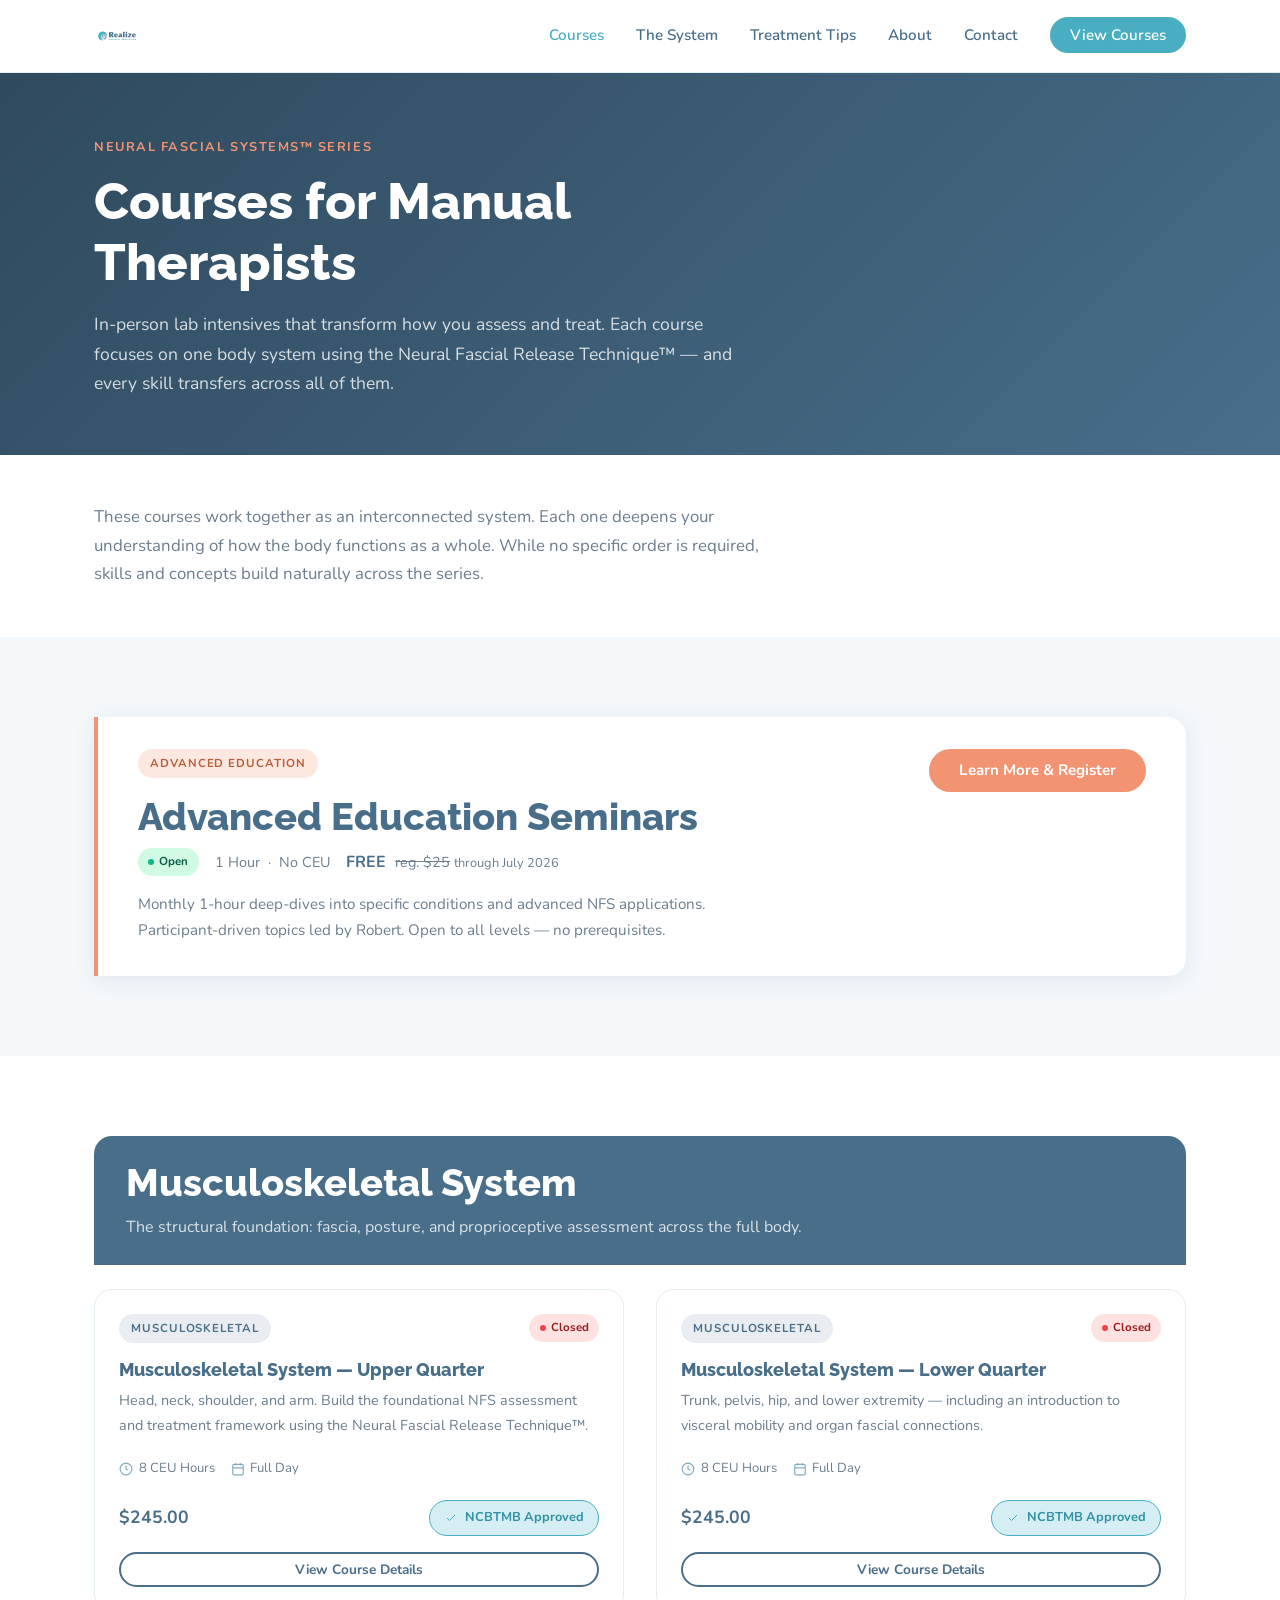
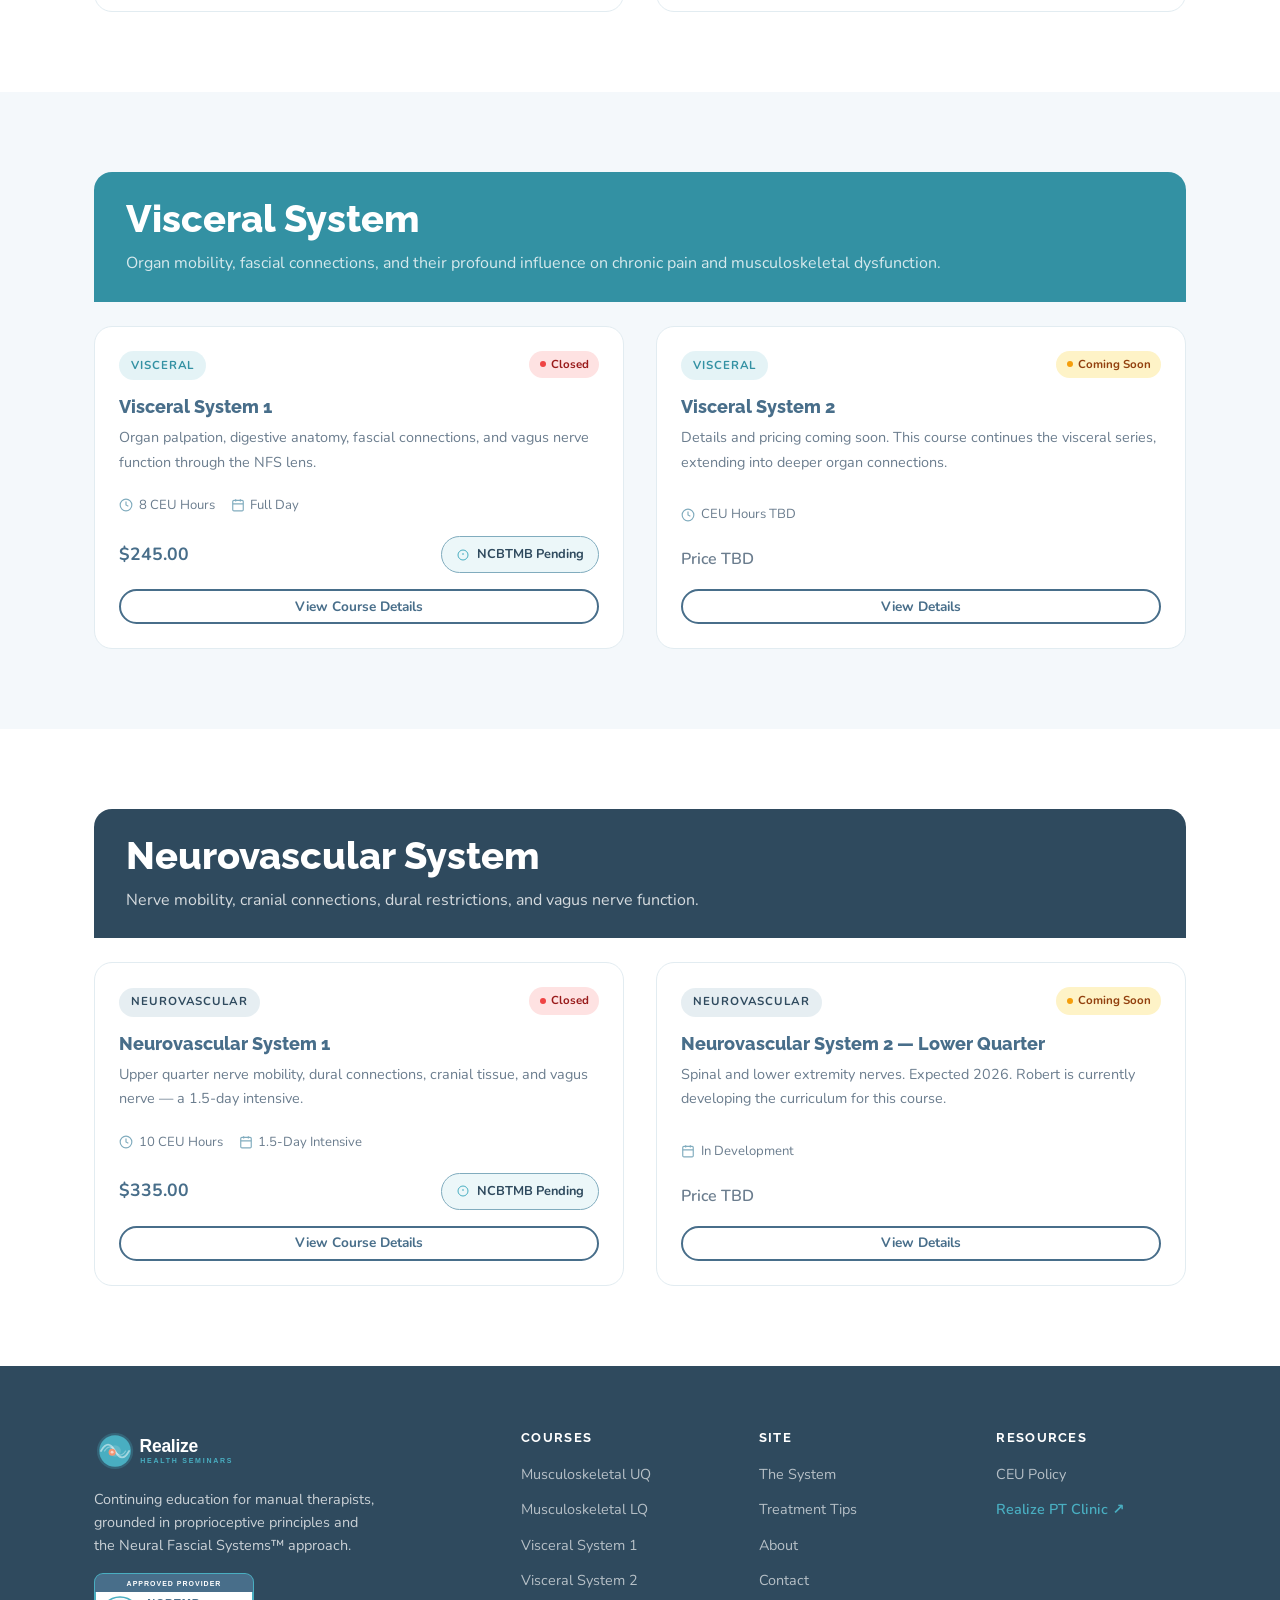
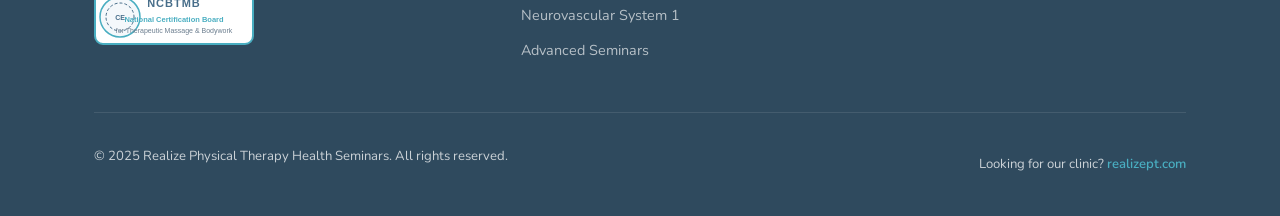
==== courses/index.html @ cb3aa052 "Fix fonts, trademarks, breadcrumbs, footer logo, and course order - Change heading font stack to Ral" ====
<!DOCTYPE html>
<html lang="en">
<head>
  <meta charset="UTF-8">
  <meta name="viewport" content="width=device-width, initial-scale=1.0">
  <title>All Courses | Realize Health Seminars</title>
  <meta name="description" content="Browse continuing education courses in the Neural Fascial Systems series for manual therapists. In-person lab intensives covering musculoskeletal, visceral, and neurovascular systems.">
  <link rel="canonical" href="https://realizehealthseminars.com/courses/">
  <meta property="og:title" content="All Courses | Realize Health Seminars">
  <meta property="og:description" content="Browse continuing education courses in the Neural Fascial Systems series for manual therapists. In-person lab intensives covering musculoskeletal, visceral, and neurovascular systems.">
  <meta property="og:type" content="website">
  <meta property="og:url" content="https://realizehealthseminars.com/courses/">
  <link rel="stylesheet" href="../assets/css/style.css">
</head>
<body>

<nav class="site-nav">
  <div class="container">
    <div class="nav-inner">
      <a href="../" class="nav-logo"><img src="../assets/images/logo.svg" alt="Realize Health Seminars" height="46"></a>
      <ul class="nav-links">
        <li><a href="./" class="active">Courses</a></li>
        <li><a href="../the-system.html">The System</a></li>
        <li><a href="../treatment-tips/">Treatment Tips</a></li>
        <li><a href="../about.html">About</a></li>
        <li><a href="../contact.html">Contact</a></li>
        <li><a href="./" class="nav-cta">View Courses</a></li>
      </ul>
      <button class="nav-toggle" aria-label="Toggle menu" aria-expanded="false">
        <svg width="24" height="24" viewBox="0 0 24 24" fill="none" stroke="currentColor" stroke-width="2"><line x1="3" y1="6" x2="21" y2="6"/><line x1="3" y1="12" x2="21" y2="12"/><line x1="3" y1="18" x2="21" y2="18"/></svg>
      </button>
    </div>
  </div>
</nav>

<!-- Page Hero -->
<section class="page-hero">
  <div class="container">
    <div class="hero-content">
      <div class="eyebrow">Neural Fascial Systems™ Series</div>
      <h1>Courses for Manual Therapists</h1>
      <p>In-person lab intensives that transform how you assess and treat. Each course focuses on one body system using the Neural Fascial Release Technique™ — and every skill transfers across all of them.</p>
    </div>
  </div>
</section>

<!-- Intro -->
<section class="section-sm">
  <div class="container fade-in">
    <p style="max-width:700px; font-size:1.05rem; color:var(--text-muted);">These courses work together as an interconnected system. Each one deepens your understanding of how the body functions as a whole. While no specific order is required, skills and concepts build naturally across the series.</p>
  </div>
</section>

<!-- Advanced Seminars -->
<section class="section section-alt">
  <div class="container fade-in">
    <div style="border-left:4px solid var(--coral); background:var(--white); border-radius:0 var(--radius-lg) var(--radius-lg) 0; padding:2rem 2.5rem; box-shadow:var(--shadow-md);">
      <div style="display:flex; flex-wrap:wrap; align-items:flex-start; justify-content:space-between; gap:1.5rem;">
        <div style="flex:1; min-width:280px;">
          <span class="course-badge badge-advanced" style="margin-bottom:1rem;">Advanced Education</span>
          <h2 style="margin-bottom:.5rem;">Advanced Education Seminars</h2>
          <div style="display:flex; flex-wrap:wrap; gap:1rem; margin-bottom:1rem; align-items:center;">
            <span class="status-pill status-open">Open</span>
            <span style="font-size:.9rem; color:var(--text-muted);">1 Hour &nbsp;·&nbsp; No CEU</span>
            <span class="course-price" style="font-size:1rem;">FREE <span class="was">reg. $25</span> <span style="font-size:.8rem; color:var(--text-muted); font-weight:400;">through July 2026</span></span>
          </div>
          <p style="color:var(--text-muted); font-size:.95rem; max-width:580px;">Monthly 1-hour deep-dives into specific conditions and advanced NFS applications. Participant-driven topics led by Robert. Open to all levels — no prerequisites.</p>
        </div>
        <div style="display:flex; align-items:center;">
          <a href="advanced-seminars.html" class="btn btn-coral">Learn More &amp; Register</a>
        </div>
      </div>
    </div>
  </div>
</section>

<!-- Musculoskeletal System -->
<section class="section" id="musculo">
  <div class="container">
    <div style="background:var(--navy); color:#fff; border-radius:var(--radius-lg) var(--radius-lg) 0 0; padding:1.5rem 2rem; margin-bottom:1.5rem;" class="fade-in">
      <h2 style="color:#fff; margin-bottom:.5rem;">Musculoskeletal System</h2>
      <p style="color:rgba(255,255,255,.8); margin:0;">The structural foundation: fascia, posture, and proprioceptive assessment across the full body.</p>
    </div>
    <div class="grid-2 fade-in">

      <!-- Upper Quarter Card -->
      <div class="course-card">
        <div class="course-card-header">
          <span class="course-badge badge-musculo">Musculoskeletal</span>
          <span class="status-pill status-closed">Closed</span>
        </div>
        <div class="course-card-body">
          <h3>Musculoskeletal System — Upper Quarter</h3>
          <p>Head, neck, shoulder, and arm. Build the foundational NFS assessment and treatment framework using the Neural Fascial Release Technique™.</p>
          <div class="course-meta">
            <span class="course-meta-item">
              <svg width="14" height="14" viewBox="0 0 24 24" fill="none" stroke="currentColor" stroke-width="2"><circle cx="12" cy="12" r="10"/><polyline points="12 6 12 12 16 14"/></svg>
              8 CEU Hours
            </span>
            <span class="course-meta-item">
              <svg width="14" height="14" viewBox="0 0 24 24" fill="none" stroke="currentColor" stroke-width="2"><rect x="3" y="4" width="18" height="18" rx="2" ry="2"/><line x1="16" y1="2" x2="16" y2="6"/><line x1="8" y1="2" x2="8" y2="6"/><line x1="3" y1="10" x2="21" y2="10"/></svg>
              Full Day
            </span>
          </div>
          <div style="display:flex; align-items:center; justify-content:space-between; margin-bottom:1rem;">
            <span class="course-price">$245.00</span>
            <span class="ncbtmb-badge">
              <svg width="12" height="12" viewBox="0 0 24 24" fill="none" stroke="currentColor" stroke-width="2"><polyline points="20 6 9 17 4 12"/></svg>
              NCBTMB Approved
            </span>
          </div>
          <a href="musculoskeletal-upper-quarter.html" class="btn btn-outline-navy btn-sm" style="width:100%; justify-content:center;">View Course Details</a>
        </div>
      </div>

      <!-- Lower Quarter Card -->
      <div class="course-card">
        <div class="course-card-header">
          <span class="course-badge badge-musculo">Musculoskeletal</span>
          <span class="status-pill status-closed">Closed</span>
        </div>
        <div class="course-card-body">
          <h3>Musculoskeletal System — Lower Quarter</h3>
          <p>Trunk, pelvis, hip, and lower extremity — including an introduction to visceral mobility and organ fascial connections.</p>
          <div class="course-meta">
            <span class="course-meta-item">
              <svg width="14" height="14" viewBox="0 0 24 24" fill="none" stroke="currentColor" stroke-width="2"><circle cx="12" cy="12" r="10"/><polyline points="12 6 12 12 16 14"/></svg>
              8 CEU Hours
            </span>
            <span class="course-meta-item">
              <svg width="14" height="14" viewBox="0 0 24 24" fill="none" stroke="currentColor" stroke-width="2"><rect x="3" y="4" width="18" height="18" rx="2" ry="2"/><line x1="16" y1="2" x2="16" y2="6"/><line x1="8" y1="2" x2="8" y2="6"/><line x1="3" y1="10" x2="21" y2="10"/></svg>
              Full Day
            </span>
          </div>
          <div style="display:flex; align-items:center; justify-content:space-between; margin-bottom:1rem;">
            <span class="course-price">$245.00</span>
            <span class="ncbtmb-badge">
              <svg width="12" height="12" viewBox="0 0 24 24" fill="none" stroke="currentColor" stroke-width="2"><polyline points="20 6 9 17 4 12"/></svg>
              NCBTMB Approved
            </span>
          </div>
          <a href="musculoskeletal-lower-quarter.html" class="btn btn-outline-navy btn-sm" style="width:100%; justify-content:center;">View Course Details</a>
        </div>
      </div>

    </div>
  </div>
</section>

<!-- Visceral System -->
<section class="section section-alt" id="visceral">
  <div class="container">
    <div style="background:var(--teal-dark); color:#fff; border-radius:var(--radius-lg) var(--radius-lg) 0 0; padding:1.5rem 2rem; margin-bottom:1.5rem;" class="fade-in">
      <h2 style="color:#fff; margin-bottom:.5rem;">Visceral System</h2>
      <p style="color:rgba(255,255,255,.8); margin:0;">Organ mobility, fascial connections, and their profound influence on chronic pain and musculoskeletal dysfunction.</p>
    </div>
    <div class="grid-2 fade-in">

      <!-- Visceral System 1 Card -->
      <div class="course-card">
        <div class="course-card-header">
          <span class="course-badge badge-visceral">Visceral</span>
          <span class="status-pill status-closed">Closed</span>
        </div>
        <div class="course-card-body">
          <h3>Visceral System 1</h3>
          <p>Organ palpation, digestive anatomy, fascial connections, and vagus nerve function through the NFS lens.</p>
          <div class="course-meta">
            <span class="course-meta-item">
              <svg width="14" height="14" viewBox="0 0 24 24" fill="none" stroke="currentColor" stroke-width="2"><circle cx="12" cy="12" r="10"/><polyline points="12 6 12 12 16 14"/></svg>
              8 CEU Hours
            </span>
            <span class="course-meta-item">
              <svg width="14" height="14" viewBox="0 0 24 24" fill="none" stroke="currentColor" stroke-width="2"><rect x="3" y="4" width="18" height="18" rx="2" ry="2"/><line x1="16" y1="2" x2="16" y2="6"/><line x1="8" y1="2" x2="8" y2="6"/><line x1="3" y1="10" x2="21" y2="10"/></svg>
              Full Day
            </span>
          </div>
          <div style="display:flex; align-items:center; justify-content:space-between; margin-bottom:1rem;">
            <span class="course-price">$245.00</span>
            <span class="ncbtmb-badge" style="background:rgba(73,174,193,.1); border-color:var(--steel); color:var(--navy-dark);">
              <svg width="12" height="12" viewBox="0 0 24 24" fill="none" stroke="currentColor" stroke-width="2"><circle cx="12" cy="12" r="10"/><line x1="12" y1="8" x2="12" y2="12"/><line x1="12" y1="16" x2="12.01" y2="16"/></svg>
              NCBTMB Pending
            </span>
          </div>
          <a href="visceral-system-1.html" class="btn btn-outline-navy btn-sm" style="width:100%; justify-content:center;">View Course Details</a>
        </div>
      </div>

      <!-- Visceral System 2 Card -->
      <div class="course-card">
        <div class="course-card-header">
          <span class="course-badge badge-visceral">Visceral</span>
          <span class="status-pill status-coming">Coming Soon</span>
        </div>
        <div class="course-card-body">
          <h3>Visceral System 2</h3>
          <p>Details and pricing coming soon. This course continues the visceral series, extending into deeper organ connections.</p>
          <div class="course-meta">
            <span class="course-meta-item">
              <svg width="14" height="14" viewBox="0 0 24 24" fill="none" stroke="currentColor" stroke-width="2"><circle cx="12" cy="12" r="10"/><polyline points="12 6 12 12 16 14"/></svg>
              CEU Hours TBD
            </span>
          </div>
          <div style="margin-bottom:1rem;">
            <span class="course-price" style="color:var(--text-muted); font-size:1rem; font-weight:600;">Price TBD</span>
          </div>
          <a href="visceral-system-2.html" class="btn btn-outline-navy btn-sm" style="width:100%; justify-content:center;">View Details</a>
        </div>
      </div>

    </div>
  </div>
</section>

<!-- Neurovascular System -->
<section class="section" id="neuro">
  <div class="container">
    <div style="background:var(--navy-dark); color:#fff; border-radius:var(--radius-lg) var(--radius-lg) 0 0; padding:1.5rem 2rem; margin-bottom:1.5rem;" class="fade-in">
      <h2 style="color:#fff; margin-bottom:.5rem;">Neurovascular System</h2>
      <p style="color:rgba(255,255,255,.8); margin:0;">Nerve mobility, cranial connections, dural restrictions, and vagus nerve function.</p>
    </div>
    <div class="grid-2 fade-in">

      <!-- Neurovascular System 1 Card -->
      <div class="course-card">
        <div class="course-card-header">
          <span class="course-badge badge-neuro">Neurovascular</span>
          <span class="status-pill status-closed">Closed</span>
        </div>
        <div class="course-card-body">
          <h3>Neurovascular System 1</h3>
          <p>Upper quarter nerve mobility, dural connections, cranial tissue, and vagus nerve — a 1.5-day intensive.</p>
          <div class="course-meta">
            <span class="course-meta-item">
              <svg width="14" height="14" viewBox="0 0 24 24" fill="none" stroke="currentColor" stroke-width="2"><circle cx="12" cy="12" r="10"/><polyline points="12 6 12 12 16 14"/></svg>
              10 CEU Hours
            </span>
            <span class="course-meta-item">
              <svg width="14" height="14" viewBox="0 0 24 24" fill="none" stroke="currentColor" stroke-width="2"><rect x="3" y="4" width="18" height="18" rx="2" ry="2"/><line x1="16" y1="2" x2="16" y2="6"/><line x1="8" y1="2" x2="8" y2="6"/><line x1="3" y1="10" x2="21" y2="10"/></svg>
              1.5-Day Intensive
            </span>
          </div>
          <div style="display:flex; align-items:center; justify-content:space-between; margin-bottom:1rem;">
            <span class="course-price">$335.00</span>
            <span class="ncbtmb-badge" style="background:rgba(73,174,193,.1); border-color:var(--steel); color:var(--navy-dark);">
              <svg width="12" height="12" viewBox="0 0 24 24" fill="none" stroke="currentColor" stroke-width="2"><circle cx="12" cy="12" r="10"/><line x1="12" y1="8" x2="12" y2="12"/><line x1="12" y1="16" x2="12.01" y2="16"/></svg>
              NCBTMB Pending
            </span>
          </div>
          <a href="neurovascular-system-1.html" class="btn btn-outline-navy btn-sm" style="width:100%; justify-content:center;">View Course Details</a>
        </div>
      </div>

      <!-- Neurovascular System 2 Card -->
      <div class="course-card">
        <div class="course-card-header">
          <span class="course-badge badge-neuro">Neurovascular</span>
          <span class="status-pill status-coming">Coming Soon</span>
        </div>
        <div class="course-card-body">
          <h3>Neurovascular System 2 — Lower Quarter</h3>
          <p>Spinal and lower extremity nerves. Expected 2026. Robert is currently developing the curriculum for this course.</p>
          <div class="course-meta">
            <span class="course-meta-item">
              <svg width="14" height="14" viewBox="0 0 24 24" fill="none" stroke="currentColor" stroke-width="2"><rect x="3" y="4" width="18" height="18" rx="2" ry="2"/><line x1="16" y1="2" x2="16" y2="6"/><line x1="8" y1="2" x2="8" y2="6"/><line x1="3" y1="10" x2="21" y2="10"/></svg>
              In Development
            </span>
          </div>
          <div style="margin-bottom:1rem;">
            <span class="course-price" style="color:var(--text-muted); font-size:1rem; font-weight:600;">Price TBD</span>
          </div>
          <a href="neurovascular-system-2.html" class="btn btn-outline-navy btn-sm" style="width:100%; justify-content:center;">View Details</a>
        </div>
      </div>

    </div>
  </div>
</section>

<footer class="site-footer">
  <div class="container">
    <div class="footer-grid">
      <div class="footer-brand">
        <img src="../assets/images/logo-white.svg" alt="Realize Health Seminars">
        <p>Continuing education for manual therapists, grounded in proprioceptive principles and the Neural Fascial Systems™ approach.</p>
        <img src="../assets/images/ncbtmb-placeholder.svg" alt="NCBTMB Approved Provider" style="height:72px;margin-top:.5rem;">
      </div>
      <div class="footer-col">
        <h5>Courses</h5>
        <ul>
          <li><a href="musculoskeletal-upper-quarter.html">Musculoskeletal UQ</a></li>
          <li><a href="musculoskeletal-lower-quarter.html">Musculoskeletal LQ</a></li>
          <li><a href="visceral-system-1.html">Visceral System 1</a></li>
          <li><a href="visceral-system-2.html">Visceral System 2</a></li>
          <li><a href="neurovascular-system-1.html">Neurovascular System 1</a></li>
          <li><a href="advanced-seminars.html">Advanced Seminars</a></li>
        </ul>
      </div>
      <div class="footer-col">
        <h5>Site</h5>
        <ul>
          <li><a href="../the-system.html">The System</a></li>
          <li><a href="../treatment-tips/">Treatment Tips</a></li>
          <li><a href="../about.html">About</a></li>
          <li><a href="../contact.html">Contact</a></li>
        </ul>
      </div>
      <div class="footer-col">
        <h5>Resources</h5>
        <ul>
          <li><a href="../contact.html#ceu-policy">CEU Policy</a></li>
          <li><a href="https://realizept.com" target="_blank" rel="noopener" class="footer-clinic-link">Realize PT Clinic &#8599;</a></li>
        </ul>
      </div>
    </div>
    <div class="footer-bottom">
      <p>&copy; 2025 Realize Physical Therapy Health Seminars. All rights reserved.</p>
      <p>Looking for our clinic? <a href="https://realizept.com" target="_blank" rel="noopener" class="footer-clinic-link">realizept.com</a></p>
    </div>
  </div>
</footer>
<script src="../assets/js/main.js"></script>
</body>
</html>
---- assets/css/style.css ----
/* =============================================
   REALIZE HEALTH SEMINARS — Main Stylesheet
   Brand: #486E8A navy · #49AEC1 teal · #81ACBE steel · #F29472 coral
   ============================================= */

@import url('https://fonts.googleapis.com/css2?family=Raleway:wght@400;500;600;700;800;900&family=Nunito:wght@300;400;500;600;700&display=swap');

/* ── Design Tokens ── */
:root {
  --navy:       #486E8A;
  --teal:       #49AEC1;
  --steel:      #81ACBE;
  --coral:      #F29472;
  --navy-dark:  #2f4a5e;
  --teal-dark:  #3391a3;
  --teal-light: #d4eef4;
  --coral-light:#fde8e0;
  --bg-light:   #f4f8fb;
  --bg-warm:    #fdf9f7;
  --text:       #2c3e50;
  --text-muted: #6b7d8e;
  --white:      #ffffff;
  --border:     #e2ecf1;

  --font-head:  'Raleway', 'Optima', sans-serif;
  --font-body:  'Gibson', 'Nunito', system-ui, sans-serif;

  --shadow-sm:  0 1px 4px rgba(72,110,138,.08);
  --shadow-md:  0 4px 20px rgba(72,110,138,.12);
  --shadow-lg:  0 8px 40px rgba(72,110,138,.16);
  --radius:     10px;
  --radius-lg:  18px;
  --transition: .22s ease;
  --max-w:      1140px;
}

/* ── Reset ── */
*, *::before, *::after { box-sizing: border-box; margin: 0; padding: 0; }
html { scroll-behavior: smooth; }
body {
  font-family: var(--font-body);
  font-size: 1rem;
  line-height: 1.7;
  color: var(--text);
  background: var(--white);
  -webkit-font-smoothing: antialiased;
}
img { max-width: 100%; display: block; }
a { color: var(--teal); text-decoration: none; transition: color var(--transition); }
a:hover { color: var(--teal-dark); }
ul { list-style: none; }

/* ── Typography ── */
h1, h2, h3, h4, h5 {
  font-family: var(--font-head);
  font-weight: 800;
  line-height: 1.2;
  color: var(--navy);
}
h1 { font-size: clamp(2rem, 5vw, 3.2rem); }
h2 { font-size: clamp(1.6rem, 3.5vw, 2.4rem); }
h3 { font-size: clamp(1.2rem, 2.5vw, 1.6rem); }
h4 { font-size: 1.15rem; }
p { margin-bottom: 1rem; }
p:last-child { margin-bottom: 0; }
.text-teal   { color: var(--teal); }
.text-coral  { color: var(--coral); }
.text-navy   { color: var(--navy); }
.text-muted  { color: var(--text-muted); }
.text-center { text-align: center; }

/* ── Layout ── */
.container {
  max-width: var(--max-w);
  margin: 0 auto;
  padding: 0 1.5rem;
}
.section {
  padding: 5rem 0;
}
.section-sm {
  padding: 3rem 0;
}
.section-alt {
  background: var(--bg-light);
}
.section-navy {
  background: var(--navy);
  color: var(--white);
}
.section-navy h2,
.section-navy h3,
.section-navy h4 { color: var(--white); }
.section-warm {
  background: var(--bg-warm);
}

.grid-2 { display: grid; grid-template-columns: repeat(2, 1fr); gap: 2rem; }
.grid-3 { display: grid; grid-template-columns: repeat(3, 1fr); gap: 2rem; }
.grid-4 { display: grid; grid-template-columns: repeat(4, 1fr); gap: 1.5rem; }
.flex    { display: flex; }
.flex-center { display: flex; align-items: center; justify-content: center; }
.flex-between { display: flex; align-items: center; justify-content: space-between; }
.gap-1  { gap: 1rem; }
.gap-2  { gap: 2rem; }

/* ── Section Header ── */
.section-header {
  text-align: center;
  margin-bottom: 3.5rem;
}
.section-header .eyebrow {
  display: inline-block;
  font-family: var(--font-body);
  font-size: .8rem;
  font-weight: 700;
  letter-spacing: .12em;
  text-transform: uppercase;
  color: var(--coral);
  margin-bottom: .75rem;
}
.section-header p {
  max-width: 640px;
  margin: .75rem auto 0;
  color: var(--text-muted);
  font-size: 1.1rem;
}

/* ── Navigation ── */
.site-nav {
  position: sticky;
  top: 0;
  z-index: 100;
  background: var(--white);
  border-bottom: 1px solid var(--border);
  box-shadow: var(--shadow-sm);
}
.nav-inner {
  display: flex;
  align-items: center;
  justify-content: space-between;
  height: 72px;
  gap: 2rem;
}
.nav-logo img {
  height: 46px;
  width: auto;
}
.nav-links {
  display: flex;
  align-items: center;
  gap: 2rem;
}
.nav-links a {
  font-size: .95rem;
  font-weight: 600;
  color: var(--navy);
  transition: color var(--transition);
}
.nav-links a:hover,
.nav-links a.active { color: var(--teal); }
.nav-cta {
  background: var(--teal);
  color: var(--white) !important;
  padding: .5rem 1.25rem;
  border-radius: 50px;
  font-weight: 700;
  font-size: .9rem;
  transition: background var(--transition), transform var(--transition);
}
.nav-cta:hover {
  background: var(--teal-dark);
  color: var(--white) !important;
  transform: translateY(-1px);
}
.nav-toggle {
  display: none;
  background: none;
  border: none;
  cursor: pointer;
  padding: .5rem;
  color: var(--navy);
}
.nav-toggle svg { display: block; }

/* ── Buttons ── */
.btn {
  display: inline-flex;
  align-items: center;
  gap: .5rem;
  font-family: var(--font-body);
  font-size: .95rem;
  font-weight: 700;
  padding: .75rem 1.75rem;
  border-radius: 50px;
  border: 2px solid transparent;
  cursor: pointer;
  transition: all var(--transition);
  text-decoration: none;
  line-height: 1;
}
.btn-primary {
  background: var(--teal);
  color: var(--white);
  border-color: var(--teal);
}
.btn-primary:hover {
  background: var(--teal-dark);
  border-color: var(--teal-dark);
  color: var(--white);
  transform: translateY(-2px);
  box-shadow: 0 6px 20px rgba(73,174,193,.35);
}
.btn-outline {
  background: transparent;
  color: var(--white);
  border-color: rgba(255,255,255,.6);
}
.btn-outline:hover {
  background: rgba(255,255,255,.12);
  border-color: var(--white);
  color: var(--white);
}
.btn-outline-navy {
  background: transparent;
  color: var(--navy);
  border-color: var(--navy);
}
.btn-outline-navy:hover {
  background: var(--navy);
  color: var(--white);
}
.btn-coral {
  background: var(--coral);
  color: var(--white);
  border-color: var(--coral);
}
.btn-coral:hover {
  background: #d97a58;
  border-color: #d97a58;
  color: var(--white);
  transform: translateY(-2px);
}
.btn-sm {
  font-size: .85rem;
  padding: .55rem 1.25rem;
}
.btn-lg {
  font-size: 1.05rem;
  padding: .9rem 2.2rem;
}

/* ── Hero ── */
.hero {
  background: linear-gradient(135deg, var(--navy-dark) 0%, var(--navy) 55%, var(--teal-dark) 100%);
  color: var(--white);
  padding: 6rem 0 5rem;
  position: relative;
  overflow: hidden;
}
.hero::before {
  content: '';
  position: absolute;
  inset: 0;
  background: radial-gradient(ellipse at 70% 50%, rgba(73,174,193,.18) 0%, transparent 60%);
  pointer-events: none;
}
.hero-content {
  position: relative;
  max-width: 720px;
}
.hero-eyebrow {
  display: inline-flex;
  align-items: center;
  gap: .5rem;
  font-size: .8rem;
  font-weight: 700;
  letter-spacing: .14em;
  text-transform: uppercase;
  color: var(--coral);
  margin-bottom: 1.25rem;
}
.hero-eyebrow::before {
  content: '';
  display: block;
  width: 28px;
  height: 2px;
  background: var(--coral);
}
.hero h1 {
  color: var(--white);
  margin-bottom: 1.25rem;
}
.hero h1 span { color: var(--teal); }
.hero p {
  font-size: 1.2rem;
  color: rgba(255,255,255,.85);
  max-width: 580px;
  margin-bottom: 2rem;
}
.hero-actions {
  display: flex;
  flex-wrap: wrap;
  gap: 1rem;
  align-items: center;
}
.hero-badges {
  display: flex;
  gap: 1.5rem;
  margin-top: 3.5rem;
  flex-wrap: wrap;
}
.hero-badge {
  display: flex;
  align-items: center;
  gap: .5rem;
  font-size: .85rem;
  color: rgba(255,255,255,.75);
}
.hero-badge svg { color: var(--teal); flex-shrink: 0; }

/* ── Pillars ── */
.pillars-grid {
  display: grid;
  grid-template-columns: repeat(3, 1fr);
  gap: 2rem;
}
.pillar-card {
  background: var(--white);
  border: 1px solid var(--border);
  border-radius: var(--radius-lg);
  padding: 2.25rem 2rem;
  transition: box-shadow var(--transition), transform var(--transition);
}
.pillar-card:hover {
  box-shadow: var(--shadow-md);
  transform: translateY(-4px);
}
.pillar-icon {
  width: 52px;
  height: 52px;
  border-radius: 12px;
  background: var(--teal-light);
  display: flex;
  align-items: center;
  justify-content: center;
  margin-bottom: 1.25rem;
  color: var(--teal);
}
.pillar-card h3 { font-size: 1.2rem; margin-bottom: .6rem; }
.pillar-card p  { color: var(--text-muted); font-size: .95rem; margin: 0; }

/* ── System tiles ── */
.system-tiles {
  display: grid;
  grid-template-columns: repeat(3, 1fr);
  gap: 1.5rem;
  margin-top: 2.5rem;
}
.system-tile {
  border-radius: var(--radius-lg);
  padding: 2rem 1.75rem;
  position: relative;
  overflow: hidden;
  transition: transform var(--transition), box-shadow var(--transition);
}
.system-tile:hover {
  transform: translateY(-4px);
  box-shadow: var(--shadow-lg);
}
.system-tile.musculo { background: var(--navy); }
.system-tile.visceral { background: var(--teal-dark); }
.system-tile.neuro   { background: var(--navy-dark); }
.system-tile::after {
  content: '';
  position: absolute;
  bottom: -20px;
  right: -20px;
  width: 120px;
  height: 120px;
  border-radius: 50%;
  background: rgba(255,255,255,.06);
}
.system-tile h3 { color: var(--white); font-size: 1.15rem; margin-bottom: .5rem; }
.system-tile p  { color: rgba(255,255,255,.75); font-size: .9rem; margin-bottom: 1.25rem; }
.system-tile .tile-count {
  display: inline-block;
  font-size: .78rem;
  font-weight: 700;
  letter-spacing: .08em;
  text-transform: uppercase;
  color: var(--coral);
  margin-bottom: .75rem;
}
.tile-link {
  color: var(--white);
  font-size: .9rem;
  font-weight: 700;
  display: inline-flex;
  align-items: center;
  gap: .4rem;
  opacity: .85;
  transition: opacity var(--transition), gap var(--transition);
}
.tile-link:hover { opacity: 1; gap: .7rem; color: var(--white); }

/* ── Course Cards ── */
.course-grid {
  display: grid;
  grid-template-columns: repeat(3, 1fr);
  gap: 1.75rem;
}
.course-card {
  background: var(--white);
  border: 1px solid var(--border);
  border-radius: var(--radius-lg);
  overflow: hidden;
  display: flex;
  flex-direction: column;
  transition: box-shadow var(--transition), transform var(--transition);
}
.course-card:hover {
  box-shadow: var(--shadow-md);
  transform: translateY(-4px);
}
.course-card-header {
  padding: 1.5rem 1.5rem 0;
}
.course-badge {
  display: inline-flex;
  align-items: center;
  gap: .3rem;
  font-size: .72rem;
  font-weight: 700;
  letter-spacing: .08em;
  text-transform: uppercase;
  padding: .3rem .75rem;
  border-radius: 50px;
  margin-bottom: 1rem;
}
.badge-musculo { background: rgba(72,110,138,.12); color: var(--navy); }
.badge-visceral { background: rgba(73,174,193,.15); color: var(--teal-dark); }
.badge-neuro    { background: rgba(129,172,190,.2); color: var(--navy-dark); }
.badge-advanced { background: var(--coral-light); color: #b85d3a; }

.status-pill {
  display: inline-flex;
  align-items: center;
  gap: .3rem;
  font-size: .72rem;
  font-weight: 700;
  padding: .25rem .65rem;
  border-radius: 50px;
  float: right;
}
.status-open { background: #d1fae5; color: #065f46; }
.status-open::before { content: ''; width: 6px; height: 6px; border-radius: 50%; background: #10b981; display: inline-block; }
.status-closed { background: #fee2e2; color: #991b1b; }
.status-closed::before { content: ''; width: 6px; height: 6px; border-radius: 50%; background: #ef4444; display: inline-block; }
.status-coming { background: #fef3c7; color: #92400e; }
.status-coming::before { content: ''; width: 6px; height: 6px; border-radius: 50%; background: #f59e0b; display: inline-block; }

.course-card-body {
  padding: 0 1.5rem 1.5rem;
  flex: 1;
  display: flex;
  flex-direction: column;
}
.course-card-body h3 {
  font-size: 1.1rem;
  margin-bottom: .5rem;
  color: var(--navy);
}
.course-card-body p {
  font-size: .9rem;
  color: var(--text-muted);
  flex: 1;
  margin-bottom: 1.25rem;
}
.course-meta {
  display: flex;
  gap: 1rem;
  flex-wrap: wrap;
  margin-bottom: 1.25rem;
}
.course-meta-item {
  font-size: .82rem;
  color: var(--text-muted);
  display: flex;
  align-items: center;
  gap: .35rem;
}
.course-meta-item svg { color: var(--steel); }
.course-price {
  font-size: 1.1rem;
  font-weight: 700;
  color: var(--navy);
}
.course-price .was {
  text-decoration: line-through;
  color: var(--text-muted);
  font-size: .9rem;
  font-weight: 400;
  margin-left: .35rem;
}

/* ── Testimonials ── */
.testimonial-grid {
  display: grid;
  grid-template-columns: repeat(3, 1fr);
  gap: 1.75rem;
}
.testimonial-card {
  background: var(--white);
  border: 1px solid var(--border);
  border-radius: var(--radius-lg);
  padding: 2rem;
  position: relative;
}
.testimonial-card::before {
  content: '\201C';
  font-family: Georgia, serif;
  font-size: 5rem;
  line-height: 1;
  color: var(--teal-light);
  position: absolute;
  top: .5rem;
  left: 1.25rem;
}
.testimonial-card p {
  font-size: .95rem;
  color: var(--text);
  margin-bottom: 1.25rem;
  position: relative;
  z-index: 1;
}
.testimonial-author {
  display: flex;
  align-items: center;
  gap: .75rem;
}
.testimonial-avatar {
  width: 36px;
  height: 36px;
  border-radius: 50%;
  background: var(--teal-light);
  display: flex;
  align-items: center;
  justify-content: center;
  font-size: .85rem;
  font-weight: 700;
  color: var(--teal-dark);
  flex-shrink: 0;
}
.testimonial-name {
  font-weight: 700;
  font-size: .9rem;
  color: var(--navy);
}

/* ── Stars ── */
.stars { color: var(--coral); font-size: .9rem; margin-bottom: .75rem; }

/* ── News / Announcement ── */
.news-box {
  background: var(--teal-light);
  border-left: 4px solid var(--teal);
  border-radius: 0 var(--radius) var(--radius) 0;
  padding: 1.5rem 2rem;
  display: flex;
  gap: 1.5rem;
  align-items: flex-start;
}
.news-date {
  font-size: .78rem;
  font-weight: 700;
  text-transform: uppercase;
  letter-spacing: .08em;
  color: var(--teal-dark);
  white-space: nowrap;
  padding-top: .2rem;
}
.news-box h4 { color: var(--navy); margin-bottom: .4rem; }
.news-box p  { color: var(--text); font-size: .95rem; margin: 0; }

/* ── Instructor strip ── */
.instructor-strip {
  display: flex;
  gap: 2.5rem;
  align-items: center;
}
.instructor-photo {
  width: 180px;
  height: 180px;
  border-radius: 50%;
  object-fit: cover;
  object-position: top center;
  border: 4px solid var(--teal-light);
  flex-shrink: 0;
}
.instructor-info h3 { margin-bottom: .35rem; }
.instructor-creds {
  font-size: .85rem;
  color: var(--teal-dark);
  font-weight: 700;
  margin-bottom: .75rem;
}
.credential-tags {
  display: flex;
  flex-wrap: wrap;
  gap: .5rem;
  margin-bottom: 1rem;
}
.credential-tag {
  background: var(--teal-light);
  color: var(--navy);
  font-size: .78rem;
  font-weight: 600;
  padding: .3rem .75rem;
  border-radius: 50px;
}

/* ── Page Hero (inner pages) ── */
.page-hero {
  background: linear-gradient(135deg, var(--navy-dark) 0%, var(--navy) 100%);
  color: var(--white);
  padding: 4rem 0 3.5rem;
}
.page-hero .eyebrow {
  font-size: .8rem;
  font-weight: 700;
  letter-spacing: .12em;
  text-transform: uppercase;
  color: var(--coral);
  margin-bottom: .75rem;
}
.page-hero h1 { color: var(--white); margin-bottom: 1rem; }
.page-hero p  { color: rgba(255,255,255,.8); font-size: 1.1rem; max-width: 640px; margin: 0; }

/* ── Breadcrumb ── */
.breadcrumb {
  background: var(--bg-light);
  border-bottom: 1px solid var(--border);
  padding: .75rem 0;
  font-size: .85rem;
}
.breadcrumb ol {
  display: flex;
  flex-wrap: wrap;
  gap: .35rem;
  align-items: center;
}
.breadcrumb li + li::before { content: '/'; color: var(--steel); margin-right: .35rem; }
.breadcrumb a { color: var(--teal); }
.breadcrumb li:last-child { color: var(--text-muted); }

/* ── Course Detail ── */
.course-detail-layout {
  display: grid;
  grid-template-columns: 1fr 340px;
  gap: 3rem;
  align-items: start;
}
.course-sidebar {
  background: var(--white);
  border: 1px solid var(--border);
  border-radius: var(--radius-lg);
  padding: 2rem;
  position: sticky;
  top: 90px;
}
.course-sidebar-price {
  font-size: 2rem;
  font-weight: 800;
  color: var(--navy);
  margin-bottom: .25rem;
}
.course-sidebar-ceu {
  font-size: .9rem;
  color: var(--text-muted);
  margin-bottom: 1.5rem;
}
.sidebar-meta {
  display: flex;
  flex-direction: column;
  gap: .75rem;
  margin: 1.5rem 0;
  padding: 1.5rem 0;
  border-top: 1px solid var(--border);
  border-bottom: 1px solid var(--border);
}
.sidebar-meta-item {
  display: flex;
  gap: .75rem;
  font-size: .9rem;
}
.sidebar-meta-item svg { color: var(--teal); flex-shrink: 0; margin-top: 2px; }
.sidebar-meta-item strong { color: var(--navy); }

.objectives-list {
  list-style: none;
  padding: 0;
  display: flex;
  flex-direction: column;
  gap: .75rem;
}
.objectives-list li {
  display: flex;
  gap: .75rem;
  align-items: flex-start;
  font-size: .95rem;
}
.objectives-list li::before {
  content: '';
  width: 20px;
  height: 20px;
  border-radius: 50%;
  background: var(--teal-light);
  border: 2px solid var(--teal);
  flex-shrink: 0;
  margin-top: 2px;
  background-image: url("data:image/svg+xml,%3Csvg xmlns='http://www.w3.org/2000/svg' viewBox='0 0 16 16' fill='%2349AEC1'%3E%3Cpath d='M13.854 3.646a.5.5 0 0 1 0 .708l-7 7a.5.5 0 0 1-.708 0l-3.5-3.5a.5.5 0 1 1 .708-.708L6.5 10.293l6.646-6.647a.5.5 0 0 1 .708 0z'/%3E%3C/svg%3E");
  background-size: 12px;
  background-repeat: no-repeat;
  background-position: center;
}

.related-courses {
  display: flex;
  flex-direction: column;
  gap: .75rem;
}
.related-course-link {
  display: flex;
  align-items: center;
  justify-content: space-between;
  padding: .85rem 1rem;
  background: var(--bg-light);
  border-radius: var(--radius);
  border: 1px solid var(--border);
  transition: border-color var(--transition), background var(--transition);
  color: var(--navy);
}
.related-course-link:hover {
  border-color: var(--teal);
  background: var(--teal-light);
  color: var(--navy);
}
.related-course-link span { font-size: .9rem; font-weight: 600; }
.related-course-link svg { color: var(--teal); flex-shrink: 0; }

/* ── Details/Summary (collapsible) ── */
details {
  border: 1px solid var(--border);
  border-radius: var(--radius);
  overflow: hidden;
  margin-bottom: 1rem;
}
details[open] summary { border-bottom: 1px solid var(--border); }
summary {
  padding: 1rem 1.25rem;
  font-weight: 700;
  color: var(--navy);
  cursor: pointer;
  display: flex;
  align-items: center;
  justify-content: space-between;
  list-style: none;
  background: var(--bg-light);
  user-select: none;
}
summary::-webkit-details-marker { display: none; }
summary::after {
  content: '+';
  font-size: 1.25rem;
  color: var(--teal);
  transition: transform var(--transition);
}
details[open] summary::after {
  content: '−';
}
.details-body {
  padding: 1.25rem;
  font-size: .95rem;
}
.equipment-list {
  display: flex;
  flex-wrap: wrap;
  gap: .5rem;
  padding-top: .5rem;
}
.equipment-tag {
  background: var(--bg-light);
  border: 1px solid var(--border);
  border-radius: 50px;
  padding: .3rem .9rem;
  font-size: .85rem;
  color: var(--text);
}

/* ── Schedule ── */
.schedule-block {
  background: var(--bg-light);
  border-radius: var(--radius);
  overflow: hidden;
}
.schedule-day {
  padding: .75rem 1.25rem;
  background: var(--navy);
  color: var(--white);
  font-weight: 700;
  font-size: .9rem;
}
.schedule-items {
  display: flex;
  flex-direction: column;
}
.schedule-item {
  display: flex;
  gap: 1.5rem;
  padding: .75rem 1.25rem;
  border-bottom: 1px solid var(--border);
  font-size: .9rem;
}
.schedule-item:last-child { border-bottom: none; }
.schedule-time {
  color: var(--teal-dark);
  font-weight: 600;
  width: 120px;
  flex-shrink: 0;
}

/* ── NCBTMB badge ── */
.ncbtmb-badge {
  display: inline-flex;
  align-items: center;
  gap: .5rem;
  background: var(--teal-light);
  border: 1px solid var(--teal);
  color: var(--teal-dark);
  font-size: .8rem;
  font-weight: 700;
  padding: .4rem .9rem;
  border-radius: 50px;
}
.ncbtmb-badge svg { color: var(--teal); }

/* ── Philosophy page ── */
.philosophy-block {
  display: grid;
  grid-template-columns: 1fr 1fr;
  gap: 4rem;
  align-items: center;
}
.philosophy-block.reverse { direction: rtl; }
.philosophy-block.reverse > * { direction: ltr; }
.nfrt-highlight {
  background: linear-gradient(135deg, var(--navy-dark), var(--navy));
  color: var(--white);
  border-radius: var(--radius-lg);
  padding: 2.5rem;
  margin-top: 2rem;
}
.nfrt-highlight h3 { color: var(--white); margin-bottom: .75rem; }
.nfrt-highlight p  { color: rgba(255,255,255,.8); margin: 0; }

.system-diagram {
  display: grid;
  grid-template-columns: repeat(3, 1fr);
  gap: 1.5rem;
}
.diagram-node {
  background: var(--white);
  border: 2px solid var(--border);
  border-radius: var(--radius-lg);
  padding: 1.75rem 1.25rem;
  text-align: center;
  position: relative;
  transition: border-color var(--transition);
}
.diagram-node:hover { border-color: var(--teal); }
.diagram-node-icon {
  width: 60px;
  height: 60px;
  border-radius: 50%;
  margin: 0 auto 1rem;
  display: flex;
  align-items: center;
  justify-content: center;
  font-size: 1.5rem;
}
.diagram-node h4 { font-size: 1rem; margin-bottom: .4rem; }
.diagram-node p  { font-size: .85rem; color: var(--text-muted); margin: 0; }
.diagram-connector {
  display: flex;
  align-items: center;
  justify-content: center;
  color: var(--steel);
  font-size: 1.5rem;
  padding-top: 1.5rem;
  grid-column: 1 / -1;
  font-style: italic;
  font-size: .9rem;
}

/* ── Blog / Treatment Tips ── */
.blog-hero {
  text-align: center;
}
.blog-empty {
  text-align: center;
  padding: 5rem 2rem;
  background: var(--bg-light);
  border-radius: var(--radius-lg);
  border: 2px dashed var(--border);
}
.blog-empty h3 { color: var(--text-muted); font-weight: 400; margin-bottom: 1rem; }
.categories-row {
  display: flex;
  gap: .75rem;
  flex-wrap: wrap;
  justify-content: center;
  margin-bottom: 2.5rem;
}
.category-chip {
  background: var(--white);
  border: 1px solid var(--border);
  color: var(--text-muted);
  font-size: .85rem;
  font-weight: 600;
  padding: .4rem 1rem;
  border-radius: 50px;
  cursor: pointer;
  transition: all var(--transition);
}
.category-chip:hover, .category-chip.active {
  background: var(--teal);
  border-color: var(--teal);
  color: var(--white);
}

/* ── Email capture ── */
.email-form {
  display: flex;
  gap: .75rem;
  max-width: 440px;
  margin: 1.5rem auto 0;
}
.email-form input {
  flex: 1;
  padding: .75rem 1.25rem;
  border: 1px solid var(--border);
  border-radius: 50px;
  font-family: var(--font-body);
  font-size: .95rem;
  color: var(--text);
  outline: none;
  transition: border-color var(--transition);
}
.email-form input:focus { border-color: var(--teal); }

/* ── Contact form ── */
.contact-layout {
  display: grid;
  grid-template-columns: 1fr 380px;
  gap: 3rem;
  align-items: start;
}
.form-group {
  margin-bottom: 1.25rem;
}
.form-group label {
  display: block;
  font-size: .9rem;
  font-weight: 600;
  color: var(--navy);
  margin-bottom: .4rem;
}
.form-group input,
.form-group select,
.form-group textarea {
  width: 100%;
  padding: .75rem 1rem;
  border: 1px solid var(--border);
  border-radius: var(--radius);
  font-family: var(--font-body);
  font-size: .95rem;
  color: var(--text);
  background: var(--white);
  outline: none;
  transition: border-color var(--transition), box-shadow var(--transition);
}
.form-group input:focus,
.form-group select:focus,
.form-group textarea:focus {
  border-color: var(--teal);
  box-shadow: 0 0 0 3px rgba(73,174,193,.15);
}
.form-group textarea { resize: vertical; min-height: 140px; }
.contact-info-box {
  background: var(--bg-light);
  border: 1px solid var(--border);
  border-radius: var(--radius-lg);
  padding: 2rem;
}
.contact-info-box h3 { margin-bottom: 1.25rem; }
.contact-info-item {
  display: flex;
  gap: .75rem;
  align-items: flex-start;
  margin-bottom: 1rem;
  font-size: .95rem;
}
.contact-info-item svg { color: var(--teal); flex-shrink: 0; margin-top: 2px; }
.clinic-link-box {
  margin-top: 1.5rem;
  padding-top: 1.5rem;
  border-top: 1px solid var(--border);
  text-align: center;
}
.clinic-link-box p { font-size: .9rem; color: var(--text-muted); margin-bottom: .5rem; }

/* ── About page ── */
.about-hero-layout {
  display: grid;
  grid-template-columns: 1fr 380px;
  gap: 4rem;
  align-items: center;
}
.about-photo {
  width: 100%;
  border-radius: var(--radius-lg);
  object-fit: cover;
  object-position: top center;
  box-shadow: var(--shadow-lg);
}
.values-grid {
  display: grid;
  grid-template-columns: repeat(2, 1fr);
  gap: 1.5rem;
}
.value-card {
  background: var(--white);
  border: 1px solid var(--border);
  border-radius: var(--radius);
  padding: 1.5rem;
}
.value-card h4 { color: var(--navy); margin-bottom: .4rem; font-size: 1rem; }
.value-card p  { font-size: .9rem; color: var(--text-muted); margin: 0; }

/* ── Pull quote ── */
.pull-quote {
  border-left: 4px solid var(--coral);
  padding: 1.25rem 1.75rem;
  margin: 2rem 0;
  background: var(--coral-light);
  border-radius: 0 var(--radius) var(--radius) 0;
}
.pull-quote p {
  font-size: 1.15rem;
  color: var(--navy);
  font-style: italic;
  margin-bottom: .5rem;
}
.pull-quote cite { font-size: .85rem; color: var(--text-muted); font-style: normal; }

/* ── Footer ── */
.site-footer {
  background: var(--navy-dark);
  color: rgba(255,255,255,.75);
  padding: 4rem 0 2rem;
}
.footer-grid {
  display: grid;
  grid-template-columns: 2fr 1fr 1fr 1fr;
  gap: 3rem;
  padding-bottom: 3rem;
  border-bottom: 1px solid rgba(255,255,255,.1);
  margin-bottom: 2rem;
}
.footer-brand img { height: 42px; margin-bottom: 1rem; }
.footer-brand p { font-size: .9rem; line-height: 1.6; max-width: 280px; }
.footer-col h5 {
  font-size: .8rem;
  font-weight: 700;
  letter-spacing: .1em;
  text-transform: uppercase;
  color: var(--white);
  margin-bottom: 1rem;
}
.footer-col ul { display: flex; flex-direction: column; gap: .5rem; }
.footer-col a {
  color: rgba(255,255,255,.65);
  font-size: .9rem;
  transition: color var(--transition);
}
.footer-col a:hover { color: var(--teal); }
.footer-bottom {
  display: flex;
  align-items: center;
  justify-content: space-between;
  flex-wrap: wrap;
  gap: 1rem;
  font-size: .82rem;
}
.footer-badge {
  background: rgba(73,174,193,.2);
  border: 1px solid rgba(73,174,193,.35);
  color: var(--teal);
  font-size: .78rem;
  font-weight: 700;
  padding: .35rem .9rem;
  border-radius: 50px;
}
.footer-clinic-link {
  color: var(--teal) !important;
  font-weight: 600;
}

/* ── Scroll animations ── */
.fade-in {
  opacity: 0;
  transform: translateY(24px);
  transition: opacity .5s ease, transform .5s ease;
}
.fade-in.visible {
  opacity: 1;
  transform: translateY(0);
}

/* ── Utility ── */
.mt-1 { margin-top: 1rem; }
.mt-2 { margin-top: 2rem; }
.mt-3 { margin-top: 3rem; }
.mb-1 { margin-bottom: 1rem; }
.mb-2 { margin-bottom: 2rem; }
.divider {
  border: none;
  border-top: 1px solid var(--border);
  margin: 2rem 0;
}

/* ── Responsive ── */
@media (max-width: 1024px) {
  .course-grid      { grid-template-columns: repeat(2, 1fr); }
  .pillars-grid     { grid-template-columns: repeat(2, 1fr); }
  .system-tiles     { grid-template-columns: repeat(2, 1fr); }
  .footer-grid      { grid-template-columns: 1fr 1fr; }
  .testimonial-grid { grid-template-columns: repeat(2, 1fr); }
  .course-detail-layout { grid-template-columns: 1fr; }
  .course-sidebar   { position: static; }
  .contact-layout   { grid-template-columns: 1fr; }
  .about-hero-layout { grid-template-columns: 1fr; }
  .philosophy-block { grid-template-columns: 1fr; gap: 2rem; }
}

@media (max-width: 768px) {
  .section { padding: 3.5rem 0; }
  .nav-links { display: none; flex-direction: column; gap: 0; }
  .nav-links.open {
    display: flex;
    position: absolute;
    top: 72px;
    left: 0;
    right: 0;
    background: var(--white);
    border-bottom: 1px solid var(--border);
    padding: 1rem 1.5rem;
    box-shadow: var(--shadow-md);
    z-index: 99;
  }
  .nav-links.open a { padding: .75rem 0; border-bottom: 1px solid var(--border); }
  .nav-links.open .nav-cta { margin-top: .5rem; text-align: center; }
  .nav-toggle { display: block; }
  .course-grid      { grid-template-columns: 1fr; }
  .pillars-grid     { grid-template-columns: 1fr; }
  .system-tiles     { grid-template-columns: 1fr; }
  .grid-2           { grid-template-columns: 1fr; }
  .grid-3           { grid-template-columns: 1fr; }
  .system-diagram   { grid-template-columns: 1fr; }
  .testimonial-grid { grid-template-columns: 1fr; }
  .footer-grid      { grid-template-columns: 1fr; gap: 2rem; }
  .footer-bottom    { flex-direction: column; text-align: center; }
  .hero { padding: 4rem 0 3.5rem; }
  .hero-badges { gap: 1rem; }
  .instructor-strip { flex-direction: column; text-align: center; }
  .instructor-photo { margin: 0 auto; }
  .credential-tags  { justify-content: center; }
  .email-form       { flex-direction: column; }
  .news-box         { flex-direction: column; gap: .75rem; }
  .values-grid      { grid-template-columns: 1fr; }
}
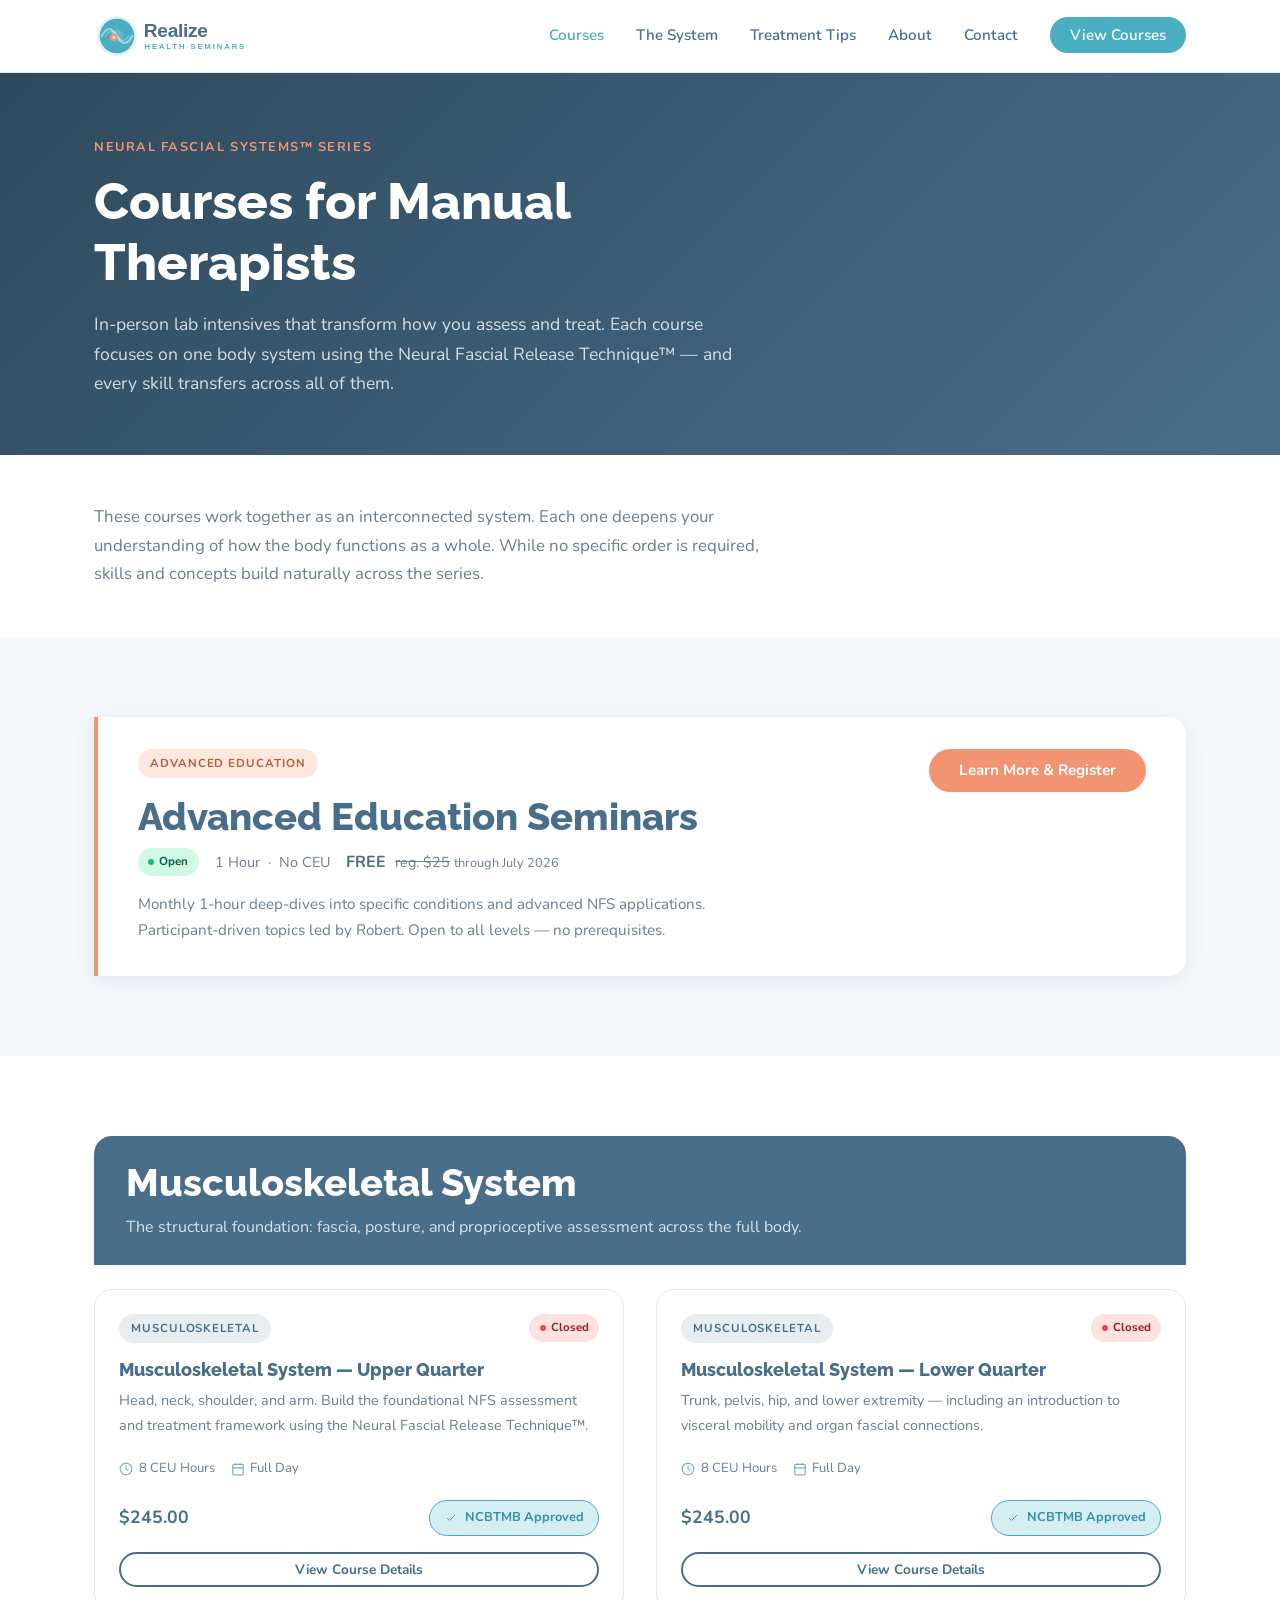
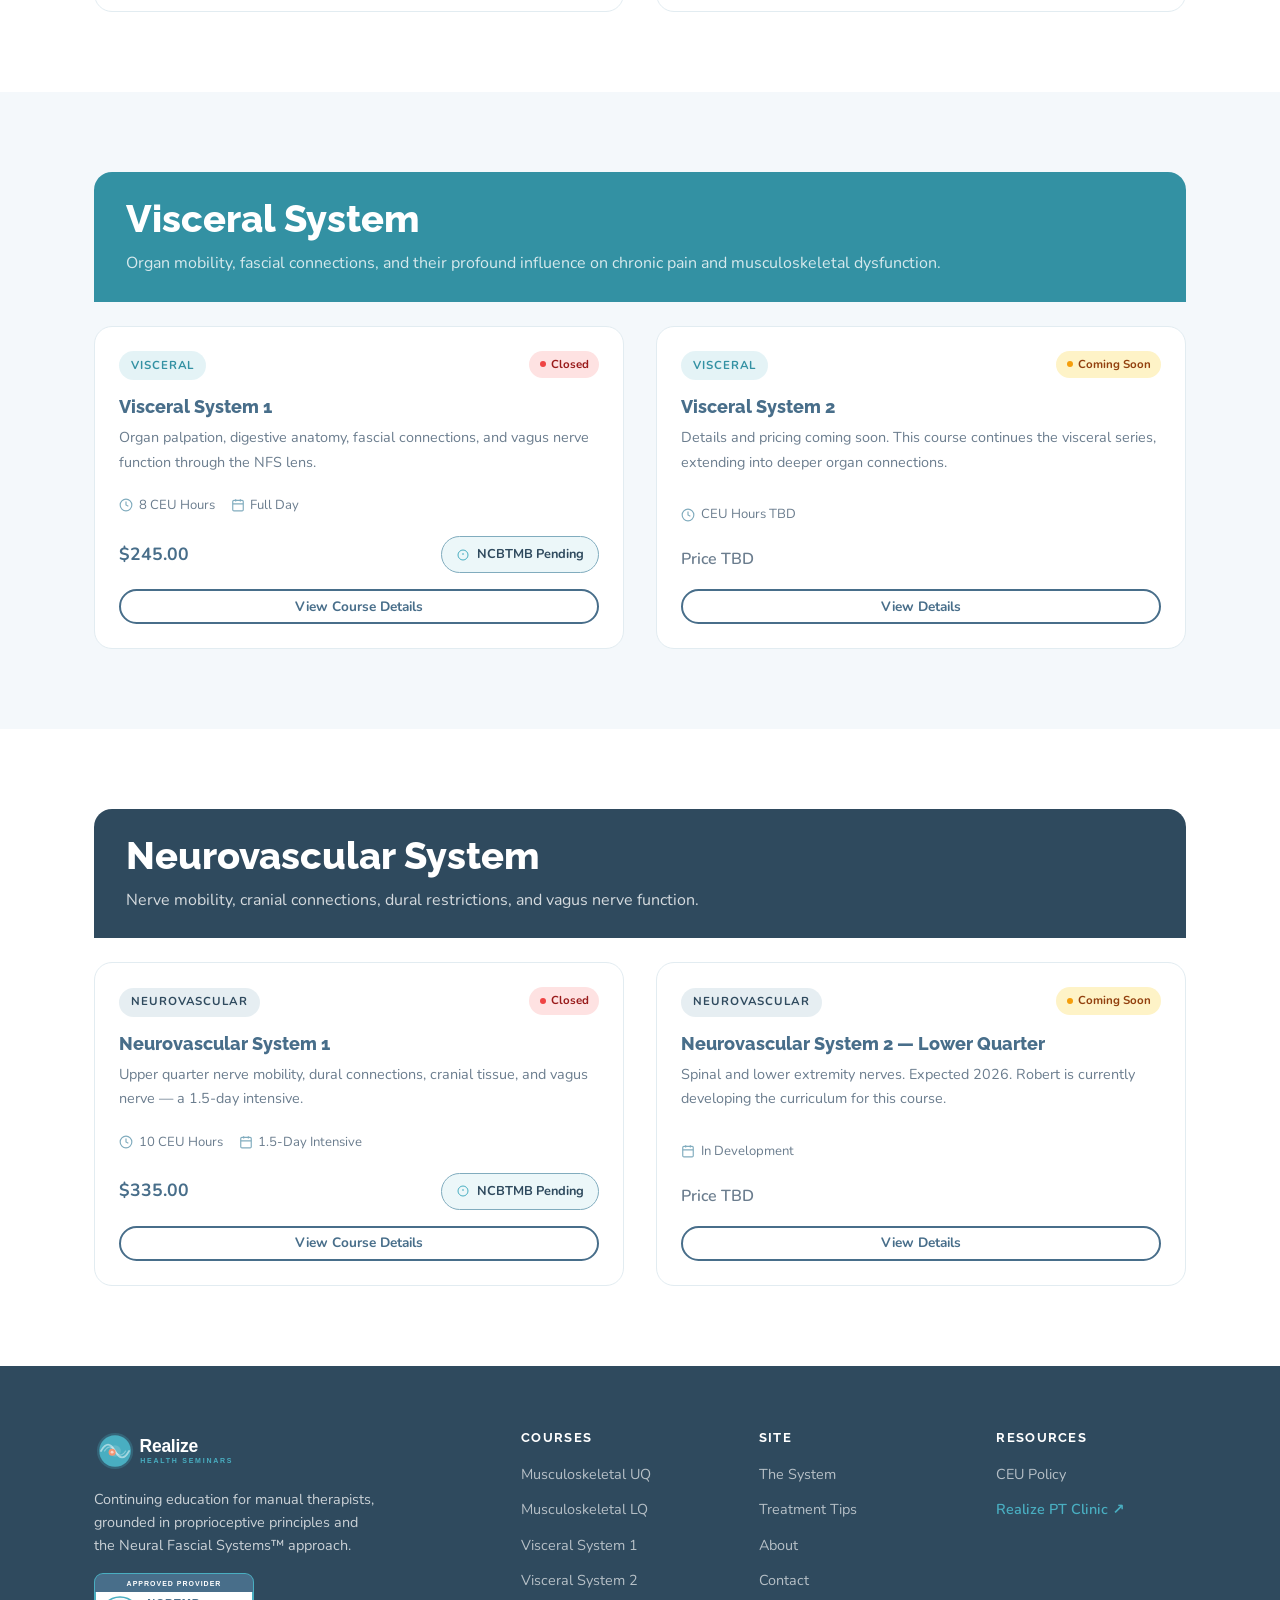
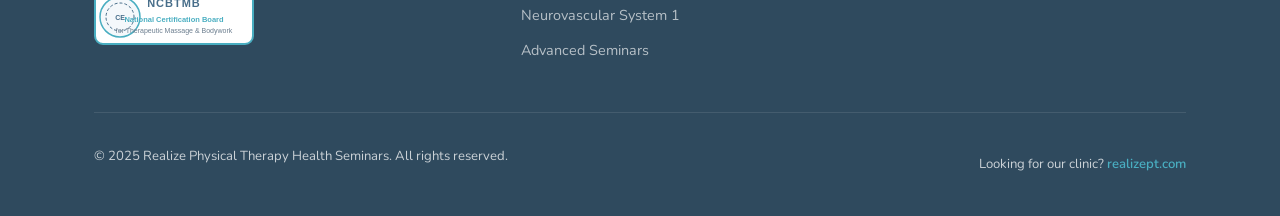
==== commit c8064b1d: "Add favicon, fix bio sentence, add JSON-LD to all pages - Fix "and neural dynamics" across all 7 bio" ====
--- a/courses/index.html
+++ b/courses/index.html
@@ -11,6 +11,8 @@
   <meta property="og:type" content="website">
   <meta property="og:url" content="https://realizehealthseminars.com/courses/">
   <link rel="stylesheet" href="../assets/css/style.css">
+  <link rel="icon" type="image/svg+xml" href="../assets/images/favicon.svg">
+  <link rel="icon" type="image/png" sizes="32x32" href="../assets/images/favicon.svg">
 </head>
 <body>
 
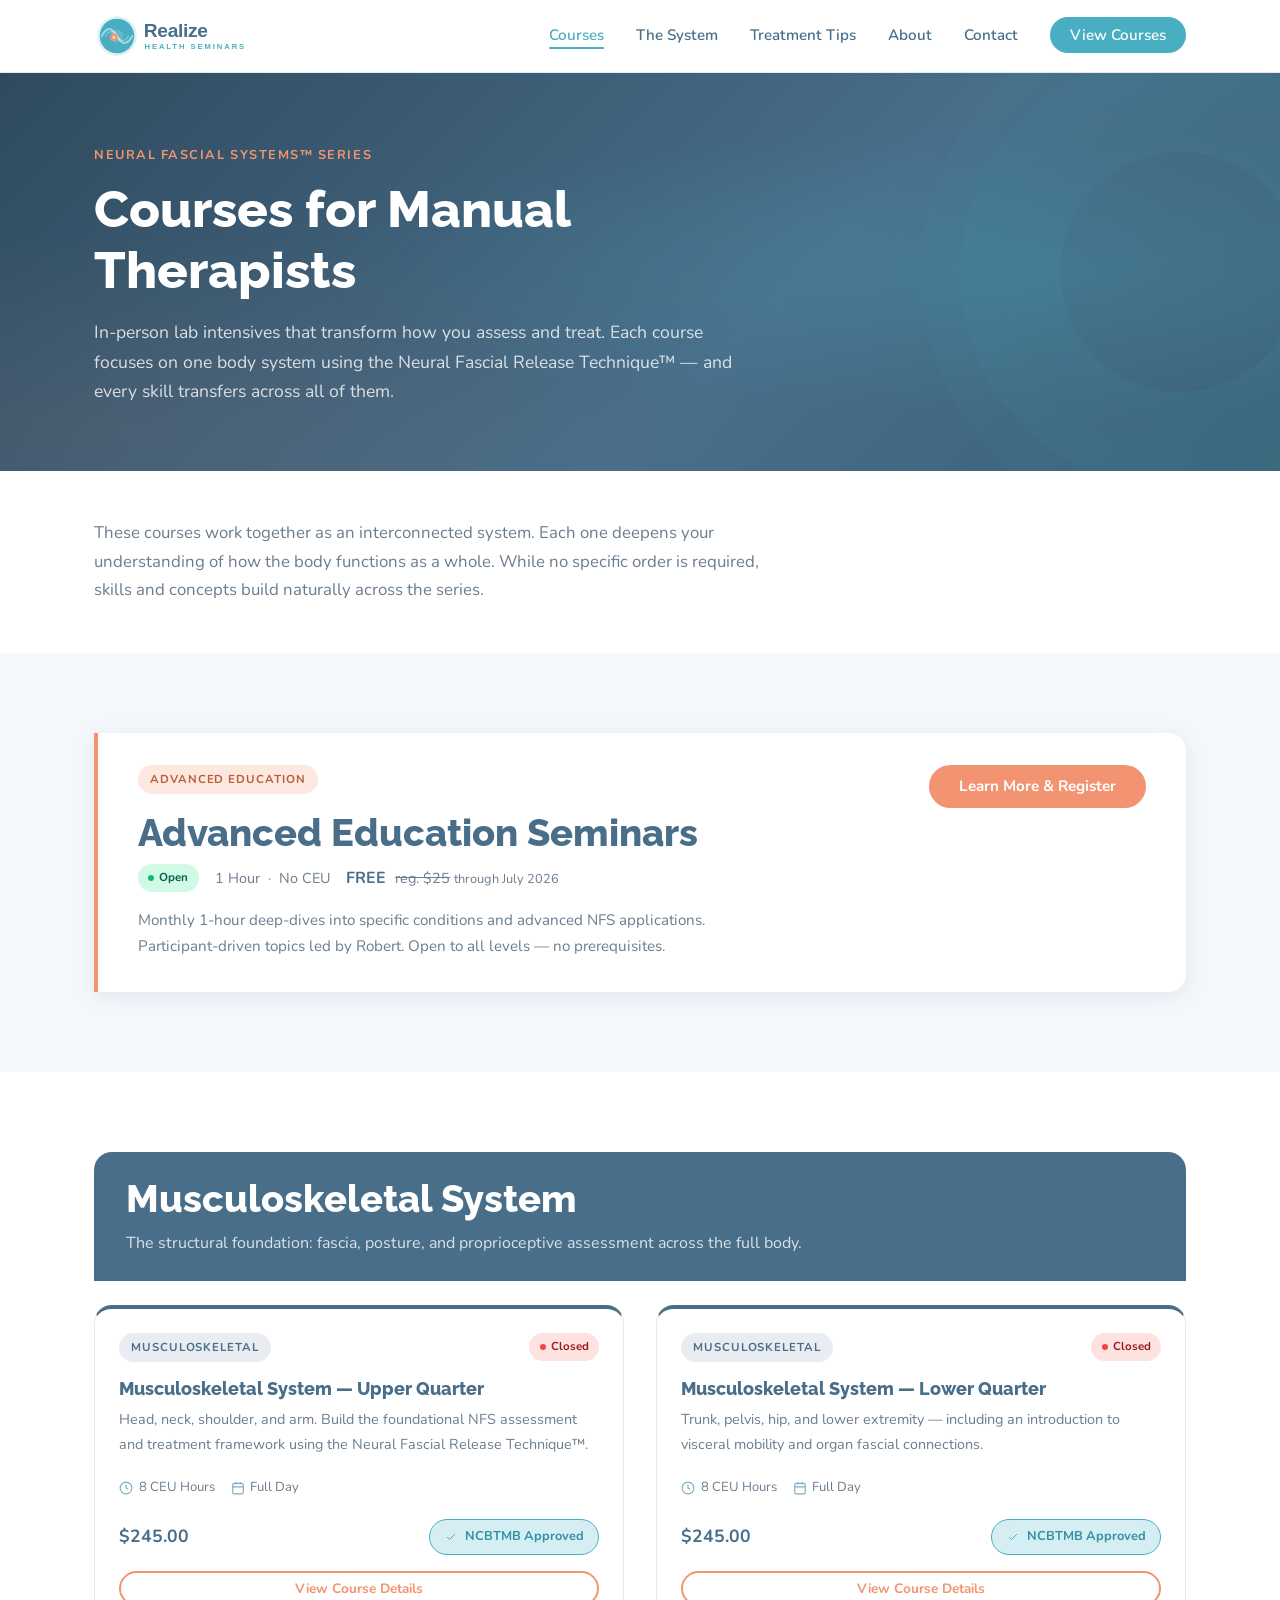
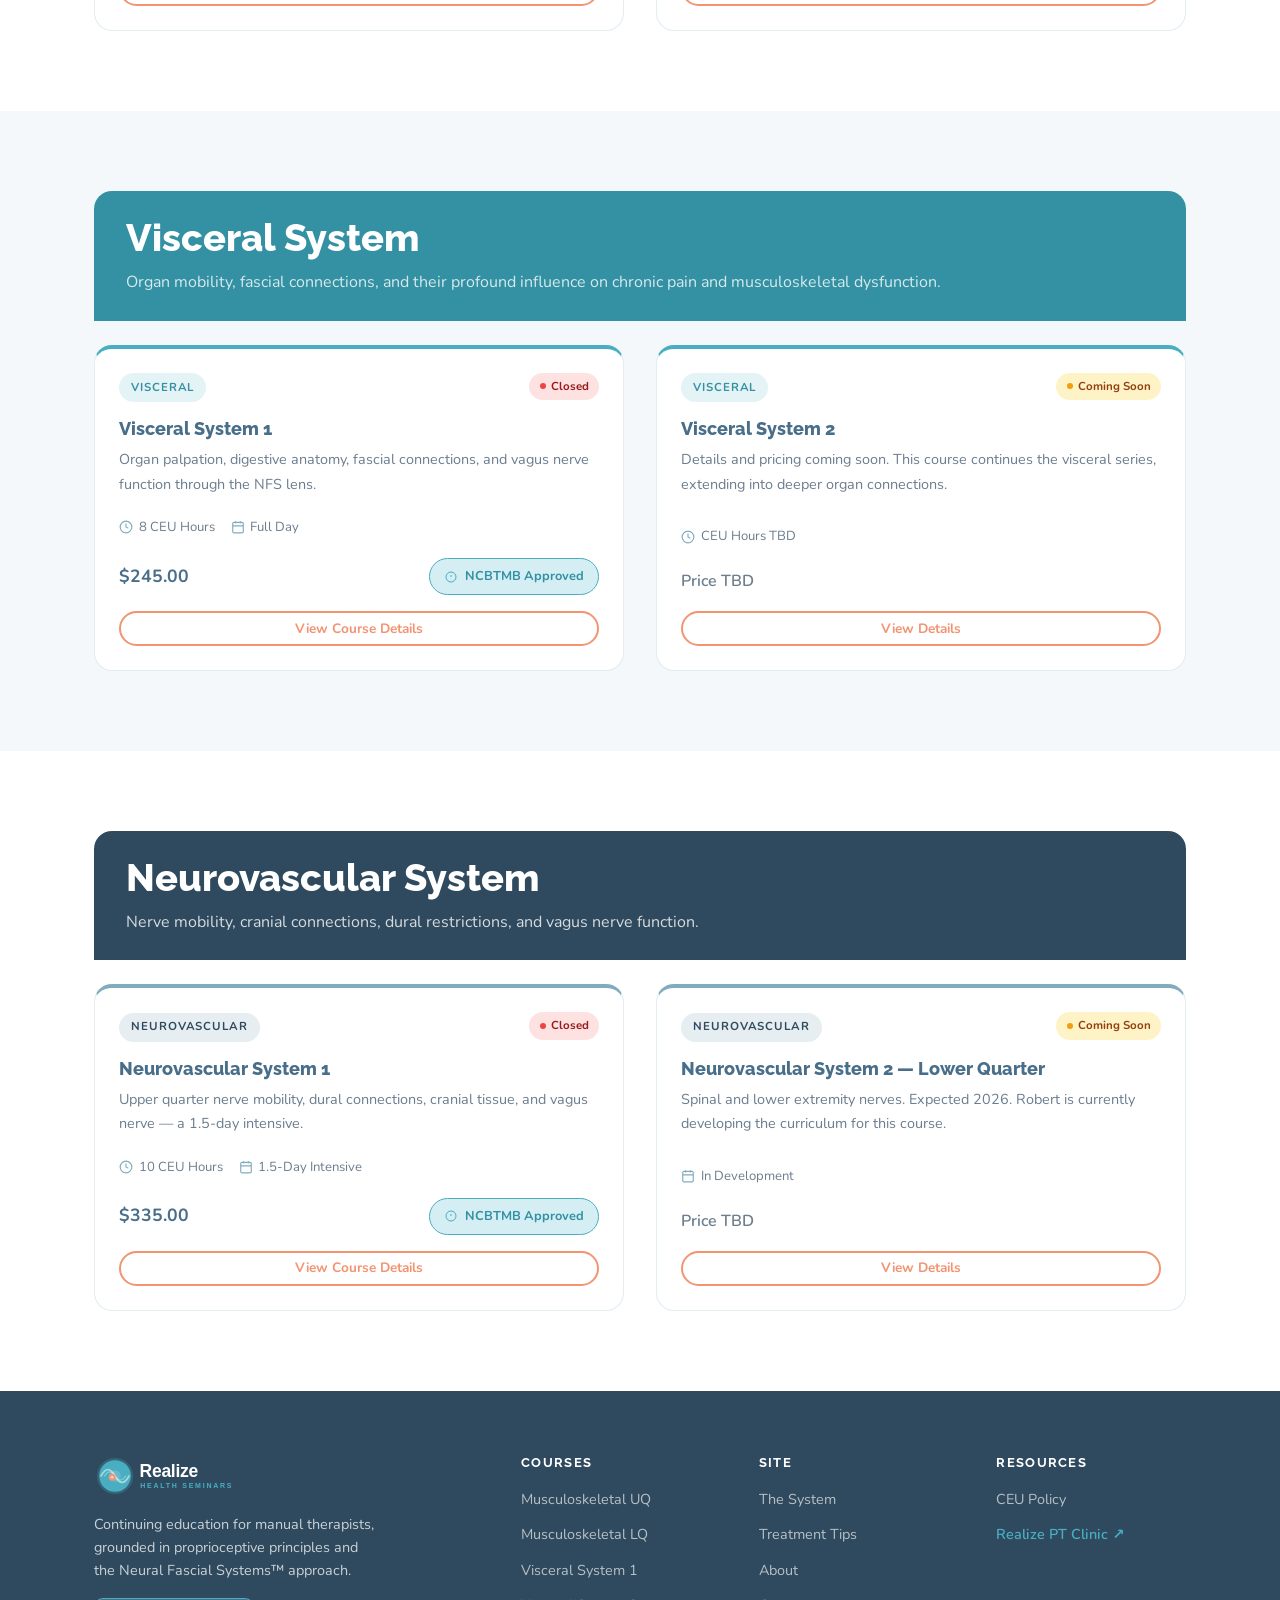
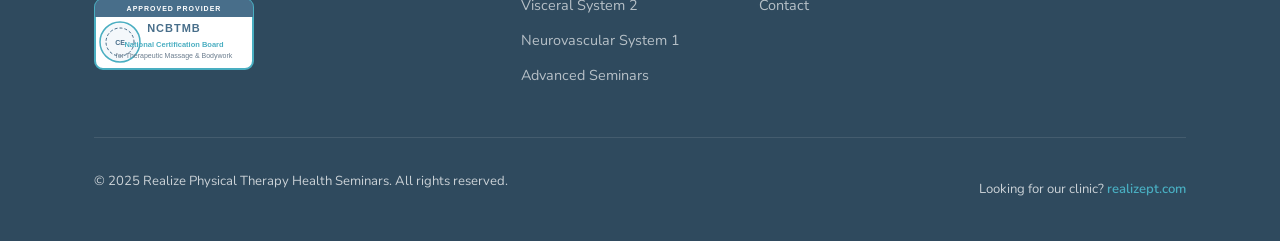
==== commit f475123d: "Coral buttons, hero redesign, NCBTMB all approved - Add btn-outline-coral CSS class (coral outline, " ====
--- a/courses/index.html
+++ b/courses/index.html
@@ -111,7 +111,7 @@
               NCBTMB Approved
             </span>
           </div>
-          <a href="musculoskeletal-upper-quarter.html" class="btn btn-outline-navy btn-sm" style="width:100%; justify-content:center;">View Course Details</a>
+          <a href="musculoskeletal-upper-quarter.html" class="btn btn-outline-coral btn-sm" style="width:100%; justify-content:center;">View Course Details</a>
         </div>
       </div>
 
@@ -141,7 +141,7 @@
               NCBTMB Approved
             </span>
           </div>
-          <a href="musculoskeletal-lower-quarter.html" class="btn btn-outline-navy btn-sm" style="width:100%; justify-content:center;">View Course Details</a>
+          <a href="musculoskeletal-lower-quarter.html" class="btn btn-outline-coral btn-sm" style="width:100%; justify-content:center;">View Course Details</a>
         </div>
       </div>
 
@@ -179,12 +179,12 @@
           </div>
           <div style="display:flex; align-items:center; justify-content:space-between; margin-bottom:1rem;">
             <span class="course-price">$245.00</span>
-            <span class="ncbtmb-badge" style="background:rgba(73,174,193,.1); border-color:var(--steel); color:var(--navy-dark);">
+            <span class="ncbtmb-badge">
               <svg width="12" height="12" viewBox="0 0 24 24" fill="none" stroke="currentColor" stroke-width="2"><circle cx="12" cy="12" r="10"/><line x1="12" y1="8" x2="12" y2="12"/><line x1="12" y1="16" x2="12.01" y2="16"/></svg>
-              NCBTMB Pending
-            </span>
-          </div>
-          <a href="visceral-system-1.html" class="btn btn-outline-navy btn-sm" style="width:100%; justify-content:center;">View Course Details</a>
+              NCBTMB Approved
+            </span>
+          </div>
+          <a href="visceral-system-1.html" class="btn btn-outline-coral btn-sm" style="width:100%; justify-content:center;">View Course Details</a>
         </div>
       </div>
 
@@ -206,7 +206,7 @@
           <div style="margin-bottom:1rem;">
             <span class="course-price" style="color:var(--text-muted); font-size:1rem; font-weight:600;">Price TBD</span>
           </div>
-          <a href="visceral-system-2.html" class="btn btn-outline-navy btn-sm" style="width:100%; justify-content:center;">View Details</a>
+          <a href="visceral-system-2.html" class="btn btn-outline-coral btn-sm" style="width:100%; justify-content:center;">View Details</a>
         </div>
       </div>
 
@@ -244,12 +244,12 @@
           </div>
           <div style="display:flex; align-items:center; justify-content:space-between; margin-bottom:1rem;">
             <span class="course-price">$335.00</span>
-            <span class="ncbtmb-badge" style="background:rgba(73,174,193,.1); border-color:var(--steel); color:var(--navy-dark);">
+            <span class="ncbtmb-badge">
               <svg width="12" height="12" viewBox="0 0 24 24" fill="none" stroke="currentColor" stroke-width="2"><circle cx="12" cy="12" r="10"/><line x1="12" y1="8" x2="12" y2="12"/><line x1="12" y1="16" x2="12.01" y2="16"/></svg>
-              NCBTMB Pending
-            </span>
-          </div>
-          <a href="neurovascular-system-1.html" class="btn btn-outline-navy btn-sm" style="width:100%; justify-content:center;">View Course Details</a>
+              NCBTMB Approved
+            </span>
+          </div>
+          <a href="neurovascular-system-1.html" class="btn btn-outline-coral btn-sm" style="width:100%; justify-content:center;">View Course Details</a>
         </div>
       </div>
 
@@ -271,7 +271,7 @@
           <div style="margin-bottom:1rem;">
             <span class="course-price" style="color:var(--text-muted); font-size:1rem; font-weight:600;">Price TBD</span>
           </div>
-          <a href="neurovascular-system-2.html" class="btn btn-outline-navy btn-sm" style="width:100%; justify-content:center;">View Details</a>
+          <a href="neurovascular-system-2.html" class="btn btn-outline-coral btn-sm" style="width:100%; justify-content:center;">View Details</a>
         </div>
       </div>
 
--- a/assets/css/style.css
+++ b/assets/css/style.css
@@ -230,6 +230,17 @@
   background: var(--navy);
   color: var(--white);
 }
+.btn-outline-coral {
+  background: transparent;
+  color: var(--coral);
+  border-color: var(--coral);
+}
+.btn-outline-coral:hover {
+  background: var(--coral);
+  color: var(--white);
+  transform: translateY(-2px);
+  box-shadow: 0 6px 20px rgba(242,148,114,.35);
+}
 .btn-coral {
   background: var(--coral);
   color: var(--white);
@@ -262,9 +273,60 @@
   content: '';
   position: absolute;
   inset: 0;
-  background: radial-gradient(ellipse at 70% 50%, rgba(73,174,193,.18) 0%, transparent 60%);
+  background:
+    radial-gradient(ellipse at 75% 40%, rgba(73,174,193,.22) 0%, transparent 55%),
+    radial-gradient(ellipse at 20% 80%, rgba(242,148,114,.1) 0%, transparent 45%);
   pointer-events: none;
 }
+/* Decorative system-diagram SVG positioned right */
+.hero-decoration {
+  position: absolute;
+  right: -40px;
+  top: 50%;
+  transform: translateY(-50%);
+  width: 460px;
+  height: 460px;
+  opacity: .55;
+  pointer-events: none;
+}
+@media (max-width: 1024px) { .hero-decoration { opacity: .25; right: -120px; } }
+@media (max-width: 768px)  { .hero-decoration { display: none; } }
+
+/* ── Inner page hero ── */
+.page-hero {
+  background:
+    linear-gradient(135deg, var(--navy-dark) 0%, var(--navy) 60%, #3a6278 100%);
+  color: var(--white);
+  padding: 4.5rem 0 4rem;
+  position: relative;
+  overflow: hidden;
+}
+.page-hero::before {
+  content: '';
+  position: absolute;
+  inset: 0;
+  background:
+    radial-gradient(ellipse at 80% 50%, rgba(73,174,193,.2) 0%, transparent 50%),
+    radial-gradient(ellipse at 10% 90%, rgba(242,148,114,.08) 0%, transparent 40%);
+  pointer-events: none;
+}
+/* Decorative rings for inner heroes */
+.page-hero::after {
+  content: '';
+  position: absolute;
+  right: -80px;
+  top: 50%;
+  transform: translateY(-50%);
+  width: 360px;
+  height: 360px;
+  border-radius: 50%;
+  border: 60px solid rgba(73,174,193,.08);
+  box-shadow:
+    0 0 0 40px rgba(73,174,193,.05),
+    0 0 0 80px rgba(73,174,193,.03);
+  pointer-events: none;
+}
+@media (max-width: 768px) { .page-hero::after { display: none; } }
 .hero-content {
   position: relative;
   max-width: 720px;
@@ -620,12 +682,7 @@
   border-radius: 50px;
 }
 
-/* ── Page Hero (inner pages) ── */
-.page-hero {
-  background: linear-gradient(135deg, var(--navy-dark) 0%, var(--navy) 100%);
-  color: var(--white);
-  padding: 4rem 0 3.5rem;
-}
+/* ── Page Hero (inner pages) — see hero section above ── */
 .page-hero .eyebrow {
   font-size: .8rem;
   font-weight: 700;
@@ -1126,6 +1183,189 @@
 .fade-in.visible {
   opacity: 1;
   transform: translateY(0);
+}
+
+/* ── Enhancements: Coral accents, hover animations, photo slots ── */
+
+/* Coral eyebrow accent line */
+.section-header .eyebrow::after {
+  content: '';
+  display: block;
+  width: 36px;
+  height: 3px;
+  background: var(--coral);
+  border-radius: 2px;
+  margin: .5rem auto 0;
+}
+
+/* More prominent coral on pillar icon hover */
+.pillar-card:hover .pillar-icon {
+  background: var(--coral-light);
+  color: var(--coral);
+}
+.pillar-card:hover .pillar-icon svg { stroke: var(--coral); }
+
+/* Course card — colored system stripe on top */
+.course-card { border-top: 4px solid var(--border); }
+.course-card:has(.badge-musculo) { border-top-color: var(--navy); }
+.course-card:has(.badge-visceral) { border-top-color: var(--teal); }
+.course-card:has(.badge-neuro)    { border-top-color: var(--steel); }
+.course-card:has(.badge-advanced) { border-top-color: var(--coral); }
+
+/* Stronger card hover */
+.course-card:hover {
+  box-shadow: 0 12px 36px rgba(72,110,138,.16);
+  transform: translateY(-6px);
+}
+.pillar-card:hover {
+  box-shadow: 0 12px 36px rgba(72,110,138,.14);
+  transform: translateY(-5px);
+}
+
+/* Nav link hover underline grows from center */
+.nav-links a:not(.nav-cta) {
+  position: relative;
+  padding-bottom: 2px;
+}
+.nav-links a:not(.nav-cta)::after {
+  content: '';
+  position: absolute;
+  bottom: -2px;
+  left: 50%;
+  right: 50%;
+  height: 2px;
+  background: var(--teal);
+  border-radius: 1px;
+  transition: left var(--transition), right var(--transition);
+}
+.nav-links a:not(.nav-cta):hover::after,
+.nav-links a:not(.nav-cta).active::after {
+  left: 0;
+  right: 0;
+}
+
+/* Coral top accent on course sidebar */
+.course-sidebar {
+  border-top: 4px solid var(--coral);
+}
+.course-sidebar-price { color: var(--coral); }
+
+/* Featured hero testimonial */
+.hero-testimonial {
+  margin-top: 2.5rem;
+  padding-top: 2rem;
+  border-top: 1px solid rgba(255,255,255,.15);
+  max-width: 580px;
+}
+.hero-testimonial blockquote {
+  font-size: 1.05rem;
+  font-style: italic;
+  color: rgba(255,255,255,.9);
+  line-height: 1.65;
+  margin-bottom: .75rem;
+}
+.hero-testimonial blockquote::before { content: '\201C'; }
+.hero-testimonial blockquote::after  { content: '\201D'; }
+.hero-testimonial-author {
+  display: flex;
+  align-items: center;
+  gap: .75rem;
+}
+.hero-testimonial-avatar {
+  width: 38px;
+  height: 38px;
+  border-radius: 50%;
+  background: var(--coral);
+  display: flex;
+  align-items: center;
+  justify-content: center;
+  font-size: .9rem;
+  font-weight: 700;
+  color: var(--white);
+  flex-shrink: 0;
+}
+.hero-testimonial-name {
+  font-size: .88rem;
+  font-weight: 600;
+  color: rgba(255,255,255,.8);
+}
+
+/* Course photo slot on cards and course pages */
+.course-photo {
+  width: 100%;
+  height: 200px;
+  object-fit: cover;
+  display: block;
+}
+.course-photo-placeholder {
+  width: 100%;
+  height: 180px;
+  background: linear-gradient(135deg, var(--bg-light), var(--teal-light));
+  display: flex;
+  align-items: center;
+  justify-content: center;
+  color: var(--steel);
+  font-size: .85rem;
+  font-weight: 600;
+  letter-spacing: .04em;
+}
+.course-page-photo {
+  width: 100%;
+  max-height: 380px;
+  object-fit: cover;
+  border-radius: var(--radius-lg);
+  margin-bottom: 2rem;
+  display: block;
+}
+.course-page-photo-placeholder {
+  width: 100%;
+  height: 260px;
+  background: linear-gradient(135deg, var(--teal-light), var(--bg-light));
+  border-radius: var(--radius-lg);
+  display: flex;
+  align-items: center;
+  justify-content: center;
+  color: var(--steel);
+  font-size: .9rem;
+  font-weight: 600;
+  margin-bottom: 2rem;
+}
+
+/* Coral highlight on section-header h2 first word */
+.section-header h2 em {
+  font-style: normal;
+  color: var(--coral);
+}
+
+/* Stat counter strip */
+.stat-strip {
+  background: var(--navy);
+  padding: 2rem 0;
+}
+.stat-strip-inner {
+  display: flex;
+  justify-content: center;
+  gap: 4rem;
+  flex-wrap: wrap;
+}
+.stat-item {
+  text-align: center;
+  color: var(--white);
+}
+.stat-number {
+  font-family: var(--font-head);
+  font-size: 2.4rem;
+  font-weight: 800;
+  color: var(--coral);
+  line-height: 1;
+  margin-bottom: .25rem;
+}
+.stat-label {
+  font-size: .85rem;
+  color: rgba(255,255,255,.7);
+  text-transform: uppercase;
+  letter-spacing: .08em;
+  font-weight: 600;
 }
 
 /* ── Utility ── */
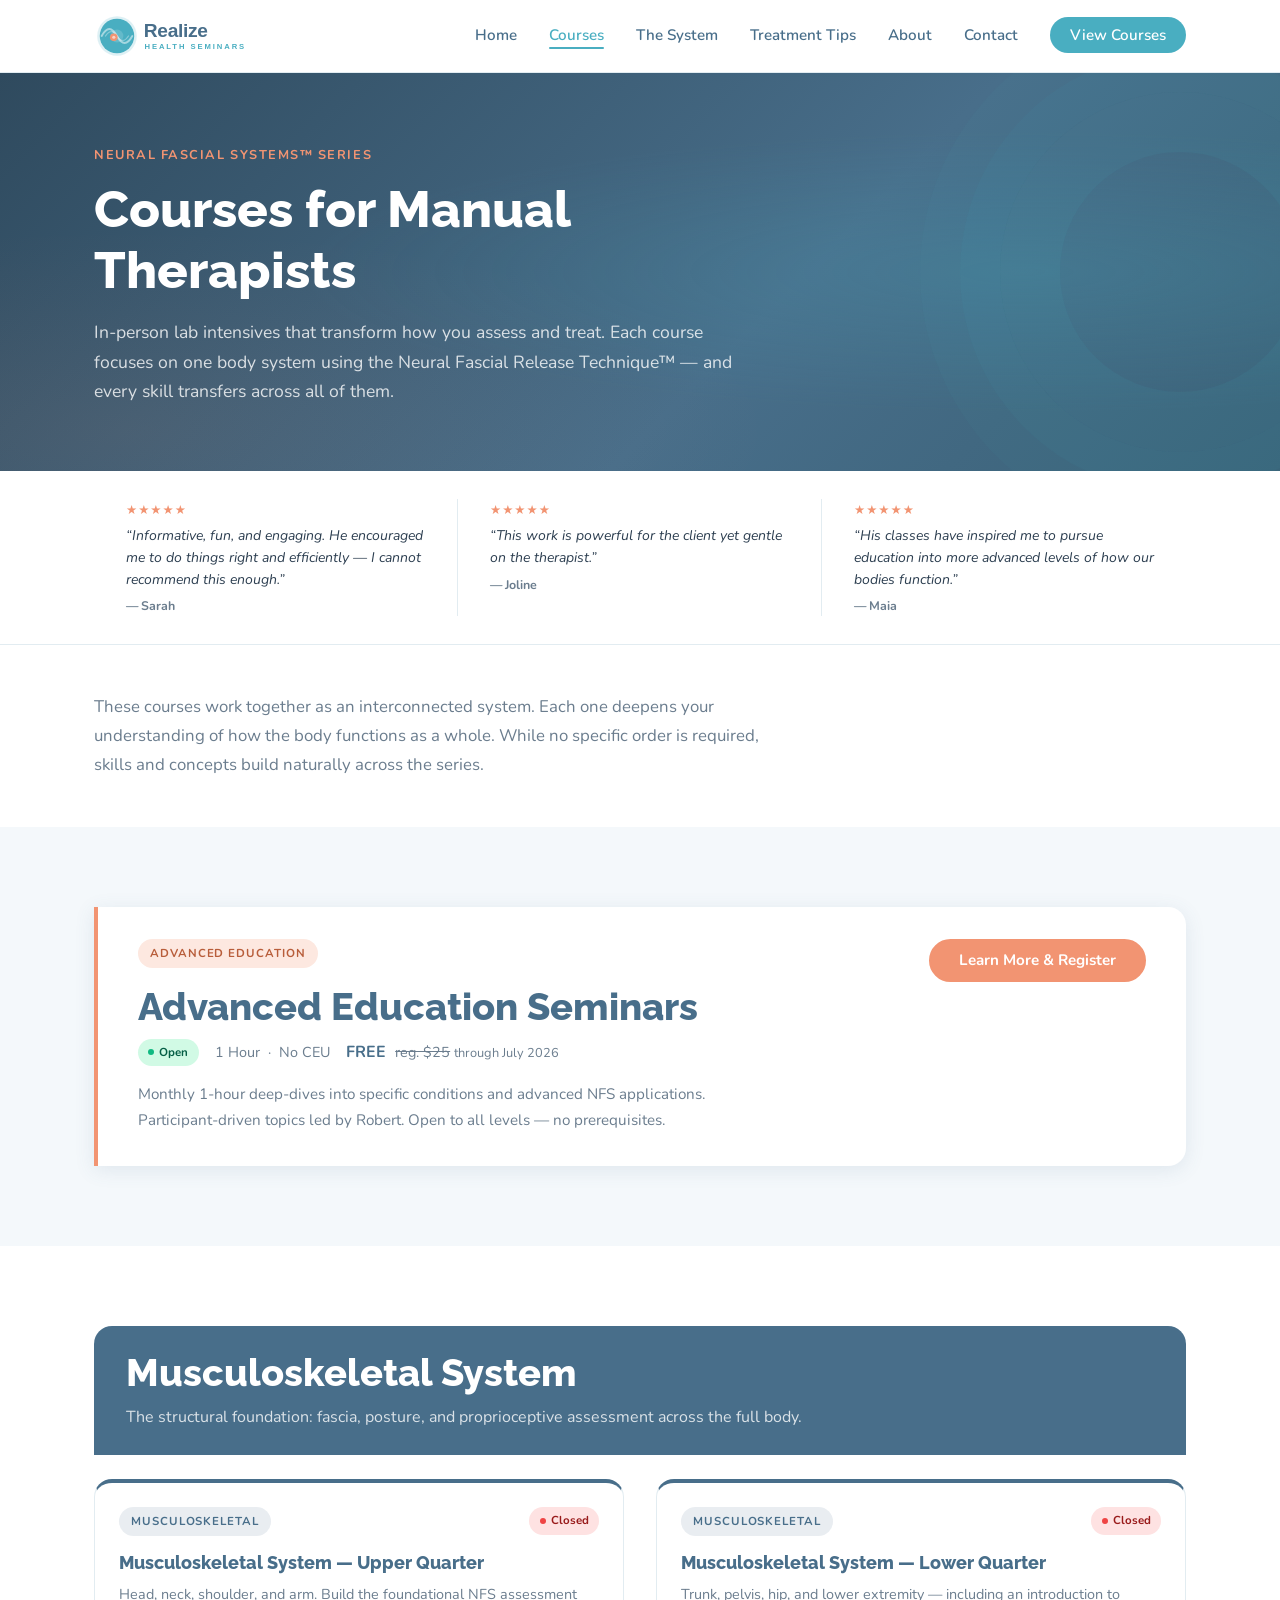
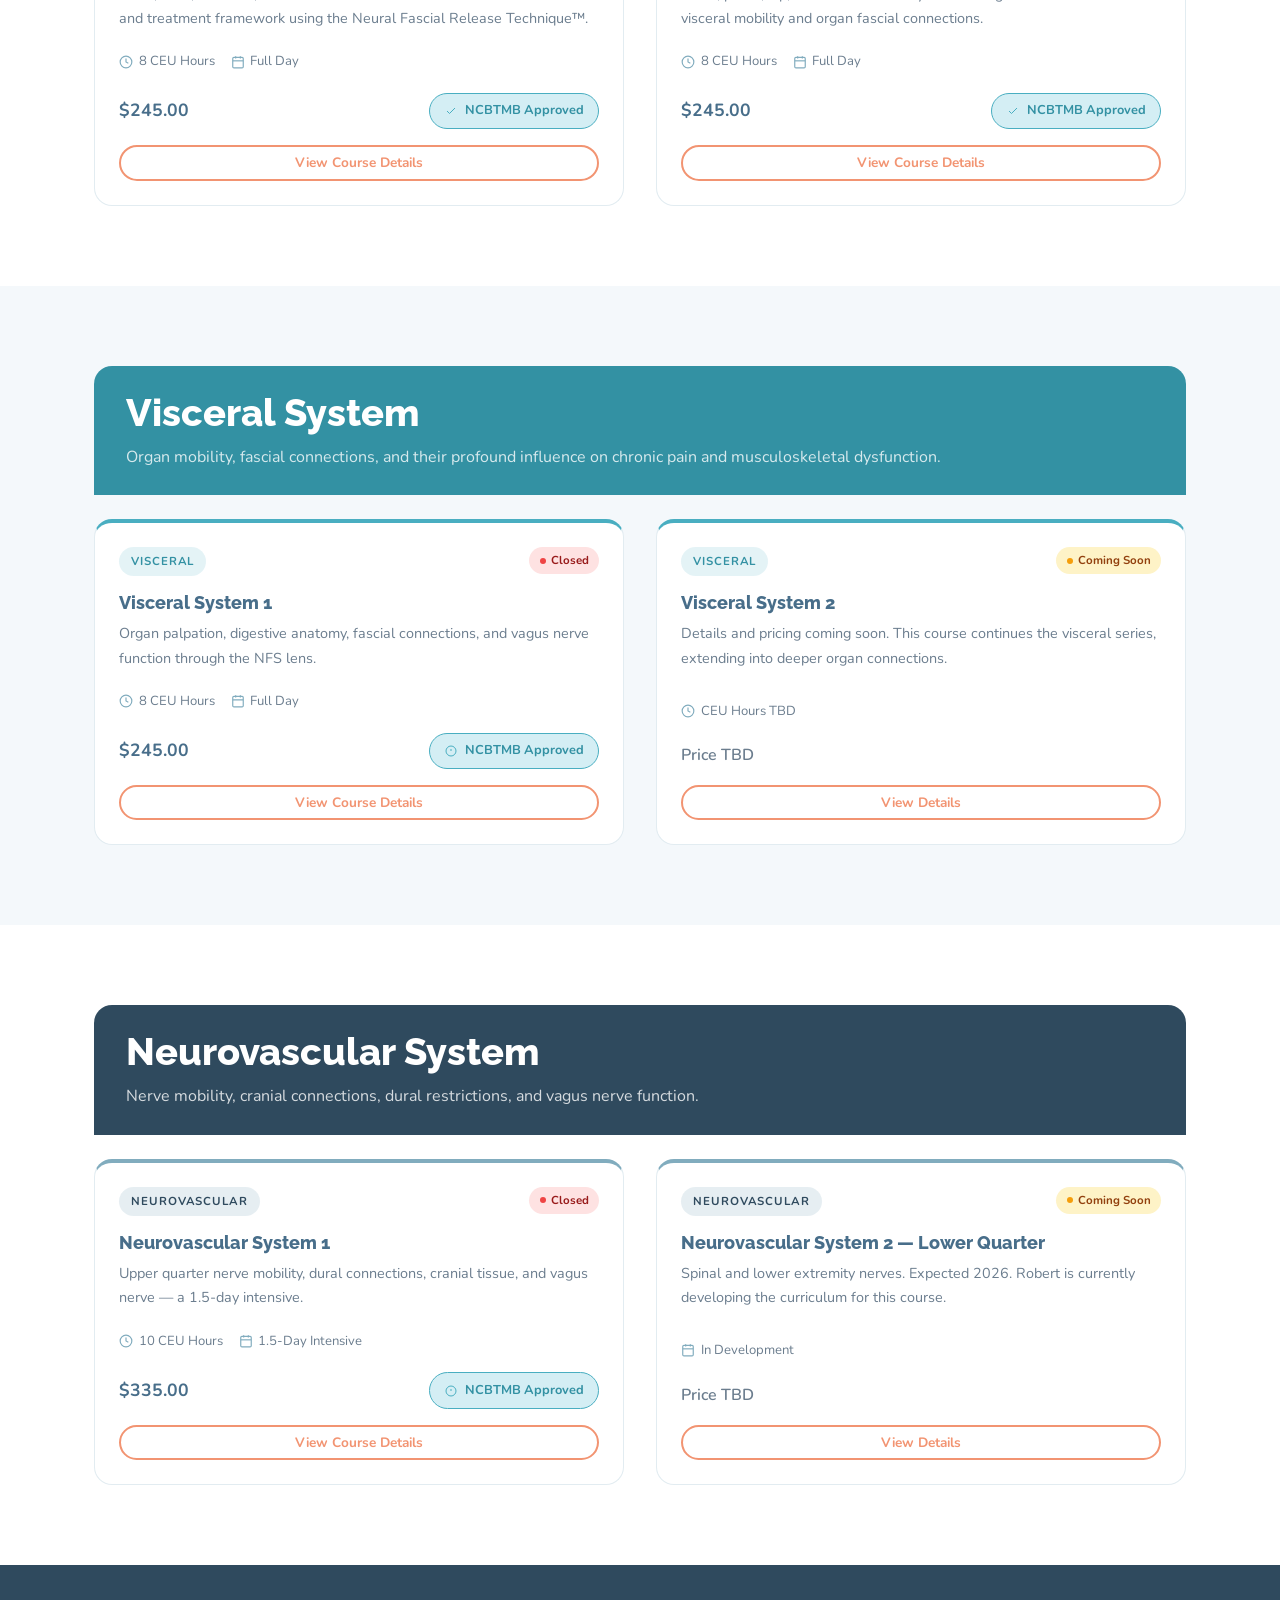
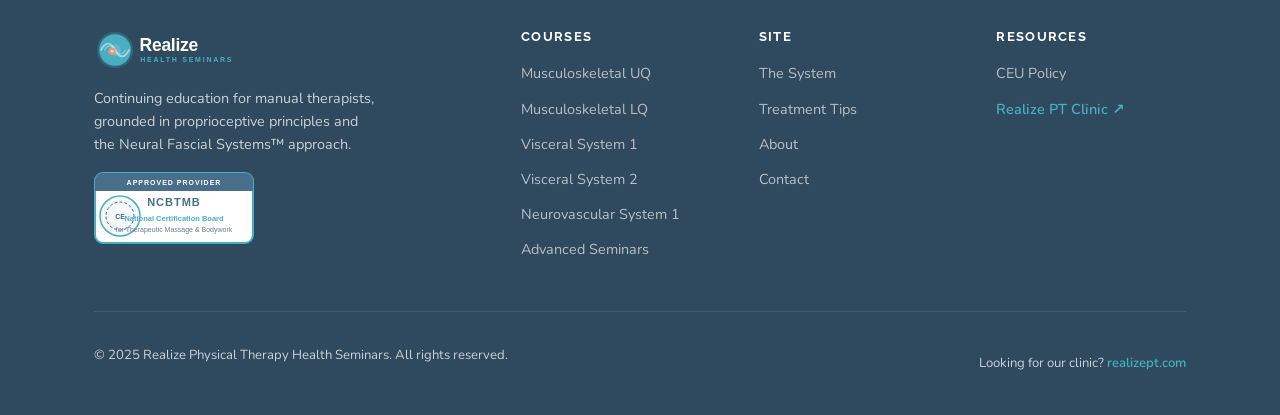
==== commit c2f3a5dc: "Add Home nav, testimonial strip on subpages; remove hero SVG; update taglines - Home link added to t" ====
--- a/courses/index.html
+++ b/courses/index.html
@@ -21,6 +21,7 @@
     <div class="nav-inner">
       <a href="../" class="nav-logo"><img src="../assets/images/logo.svg" alt="Realize Health Seminars" height="46"></a>
       <ul class="nav-links">
+  <li><a href="../">Home</a></li>
         <li><a href="./" class="active">Courses</a></li>
         <li><a href="../the-system.html">The System</a></li>
         <li><a href="../treatment-tips/">Treatment Tips</a></li>
@@ -45,6 +46,30 @@
     </div>
   </div>
 </section>
+
+  <!-- Testimonial Strip -->
+  <div class="testimonial-strip">
+    <div class="container">
+      <div class="testimonial-strip-inner">
+        <div class="testimonial-strip-item">
+          <div class="testimonial-strip-stars">&#9733;&#9733;&#9733;&#9733;&#9733;</div>
+          <p class="testimonial-strip-quote">&ldquo;Informative, fun, and engaging. He encouraged me to do things right and efficiently &mdash; I cannot recommend this enough.&rdquo;</p>
+          <span class="testimonial-strip-name">&mdash; Sarah</span>
+        </div>
+        <div class="testimonial-strip-item">
+          <div class="testimonial-strip-stars">&#9733;&#9733;&#9733;&#9733;&#9733;</div>
+          <p class="testimonial-strip-quote">&ldquo;This work is powerful for the client yet gentle on the therapist.&rdquo;</p>
+          <span class="testimonial-strip-name">&mdash; Joline</span>
+        </div>
+        <div class="testimonial-strip-item">
+          <div class="testimonial-strip-stars">&#9733;&#9733;&#9733;&#9733;&#9733;</div>
+          <p class="testimonial-strip-quote">&ldquo;His classes have inspired me to pursue education into more advanced levels of how our bodies function.&rdquo;</p>
+          <span class="testimonial-strip-name">&mdash; Maia</span>
+        </div>
+      </div>
+    </div>
+  </div>
+
 
 <!-- Intro -->
 <section class="section-sm">
--- a/assets/css/style.css
+++ b/assets/css/style.css
@@ -623,6 +623,44 @@
 /* ── Stars ── */
 .stars { color: var(--coral); font-size: .9rem; margin-bottom: .75rem; }
 
+/* ── Testimonial Strip (compact, below page-hero on subpages) ── */
+.testimonial-strip {
+  background: var(--white);
+  border-bottom: 1px solid var(--border);
+  padding: 1.75rem 0;
+}
+.testimonial-strip-inner {
+  display: grid;
+  grid-template-columns: repeat(3, 1fr);
+  gap: 0;
+}
+.testimonial-strip-item {
+  display: flex;
+  flex-direction: column;
+  gap: .3rem;
+  padding: 0 2rem;
+}
+.testimonial-strip-item:not(:last-child) {
+  border-right: 1px solid var(--border);
+}
+.testimonial-strip-stars {
+  color: var(--coral);
+  font-size: .78rem;
+  letter-spacing: .08em;
+}
+.testimonial-strip-quote {
+  font-size: .875rem;
+  color: var(--text);
+  font-style: italic;
+  line-height: 1.55;
+  margin: 0;
+}
+.testimonial-strip-name {
+  font-size: .78rem;
+  font-weight: 700;
+  color: var(--text-muted);
+}
+
 /* ── News / Announcement ── */
 .news-box {
   background: var(--teal-light);
@@ -1396,22 +1434,72 @@
 
 @media (max-width: 768px) {
   .section { padding: 3.5rem 0; }
-  .nav-links { display: none; flex-direction: column; gap: 0; }
-  .nav-links.open {
-    display: flex;
+
+  /* ── Mobile nav ── */
+  .nav-toggle { display: block; }
+
+  .nav-links {
+    /* Always in DOM on mobile — clip open/shut with max-height */
     position: absolute;
     top: 72px;
     left: 0;
     right: 0;
+    flex-direction: column;
+    gap: 0;
     background: var(--white);
+    border-bottom: 2px solid var(--teal);
+    box-shadow: 0 8px 24px rgba(72,110,138,.15);
+    z-index: 99;
+    padding: 0 1.5rem;
+    overflow: hidden;
+    /* Closed state */
+    max-height: 0;
+    opacity: 0;
+    visibility: hidden;
+    transition: max-height .32s ease, opacity .25s ease, visibility .25s;
+  }
+
+  .nav-links.open {
+    max-height: 480px;
+    opacity: 1;
+    visibility: visible;
+    padding: .5rem 1.5rem 1.25rem;
+  }
+
+  /* Each nav item full-width */
+  .nav-links li {
+    width: 100%;
+  }
+
+  .nav-links a:not(.nav-cta) {
+    display: block;
+    padding: .9rem 0;
+    font-size: 1rem;
     border-bottom: 1px solid var(--border);
-    padding: 1rem 1.5rem;
-    box-shadow: var(--shadow-md);
-    z-index: 99;
+    color: var(--navy);
   }
-  .nav-links.open a { padding: .75rem 0; border-bottom: 1px solid var(--border); }
-  .nav-links.open .nav-cta { margin-top: .5rem; text-align: center; }
-  .nav-toggle { display: block; }
+
+  /* Remove underline animation on mobile (doesn't suit stacked layout) */
+  .nav-links a:not(.nav-cta)::after { display: none; }
+
+  .nav-links li:last-child a { border-bottom: none; }
+
+  .nav-links .nav-cta {
+    display: block;
+    margin-top: .75rem;
+    text-align: center;
+    border-bottom: none !important;
+  }
+
+  /* Hamburger → X animation */
+  .nav-toggle svg line {
+    transform-origin: center;
+    transition: transform .25s ease, opacity .2s ease;
+  }
+  .nav-toggle.open svg line:nth-child(1) { transform: translateY(6px) rotate(45deg); }
+  .nav-toggle.open svg line:nth-child(2) { opacity: 0; transform: scaleX(0); }
+  .nav-toggle.open svg line:nth-child(3) { transform: translateY(-6px) rotate(-45deg); }
+
   .course-grid      { grid-template-columns: 1fr; }
   .pillars-grid     { grid-template-columns: 1fr; }
   .system-tiles     { grid-template-columns: 1fr; }
@@ -1419,6 +1507,8 @@
   .grid-3           { grid-template-columns: 1fr; }
   .system-diagram   { grid-template-columns: 1fr; }
   .testimonial-grid { grid-template-columns: 1fr; }
+  .testimonial-strip-inner { grid-template-columns: 1fr; }
+  .testimonial-strip-item:not(:last-child) { border-right: none; border-bottom: 1px solid var(--border); padding-bottom: 1.25rem; margin-bottom: .25rem; }
   .footer-grid      { grid-template-columns: 1fr; gap: 2rem; }
   .footer-bottom    { flex-direction: column; text-align: center; }
   .hero { padding: 4rem 0 3.5rem; }
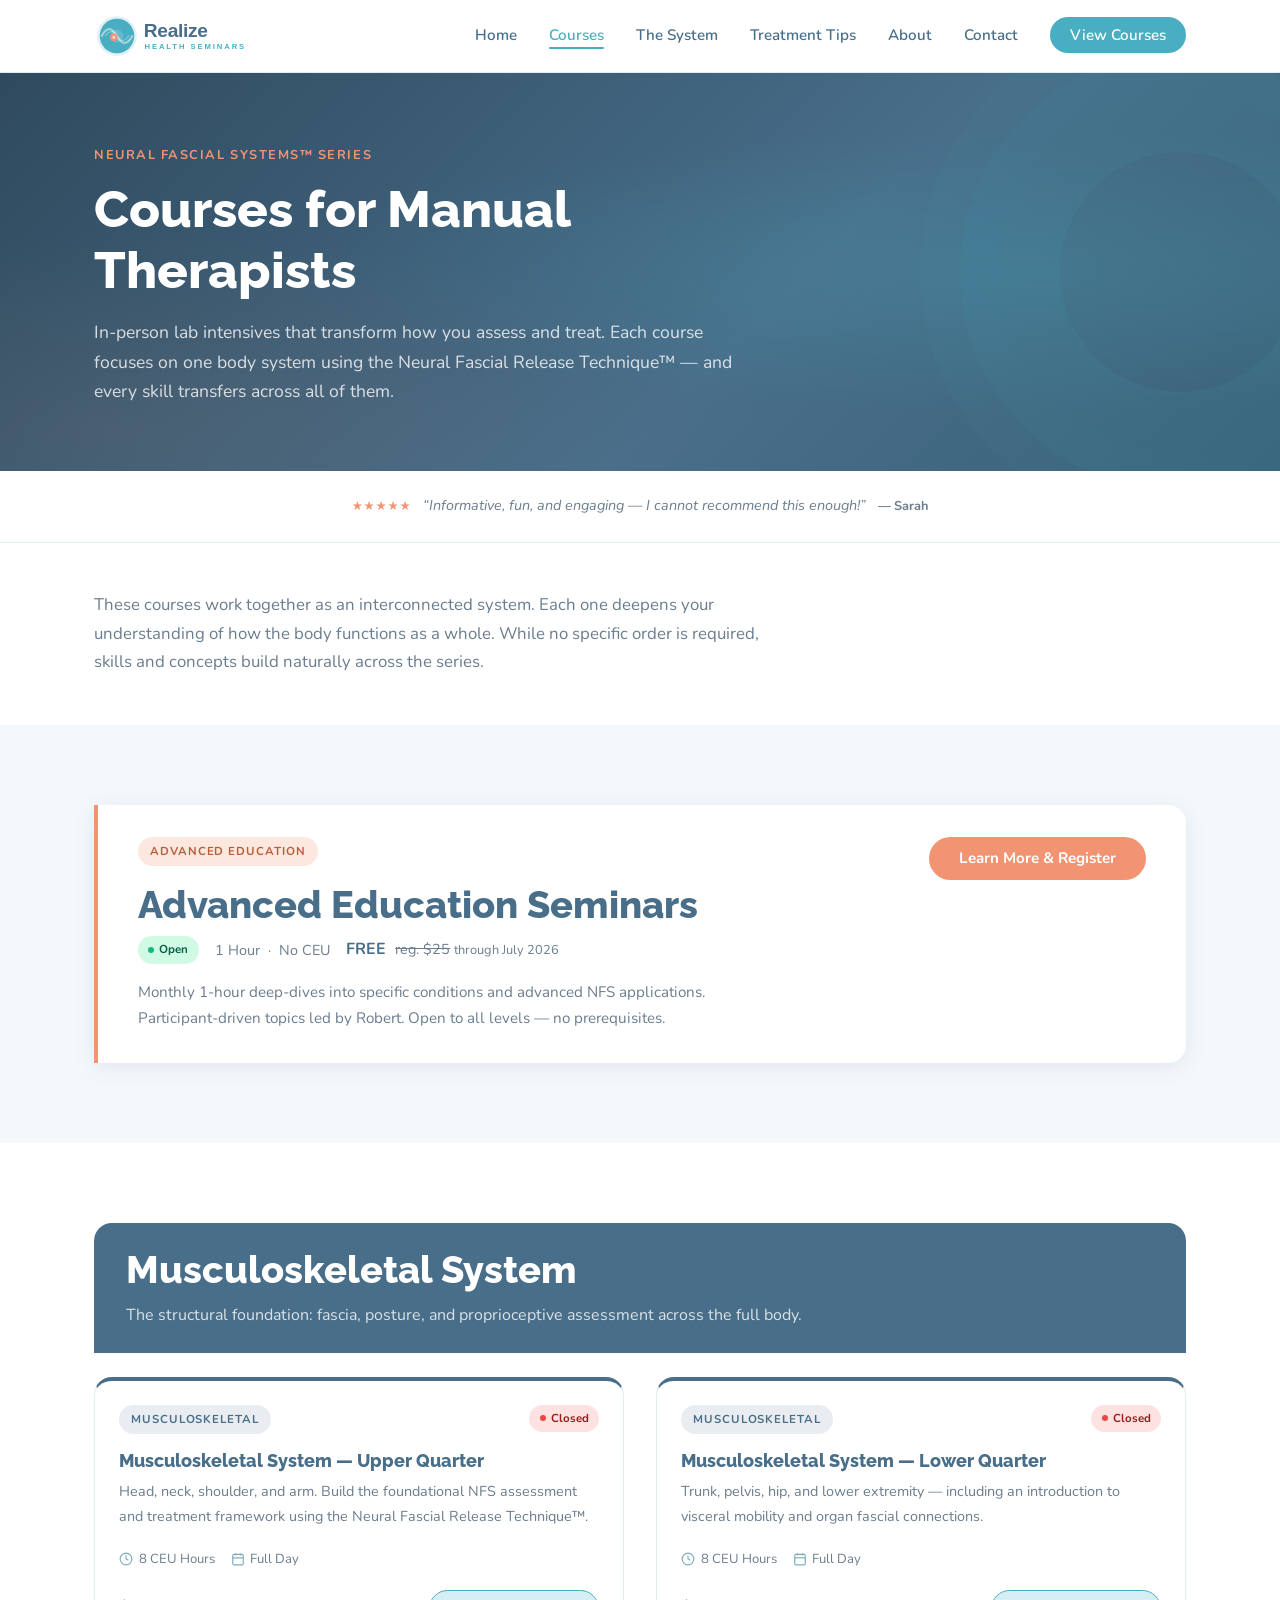
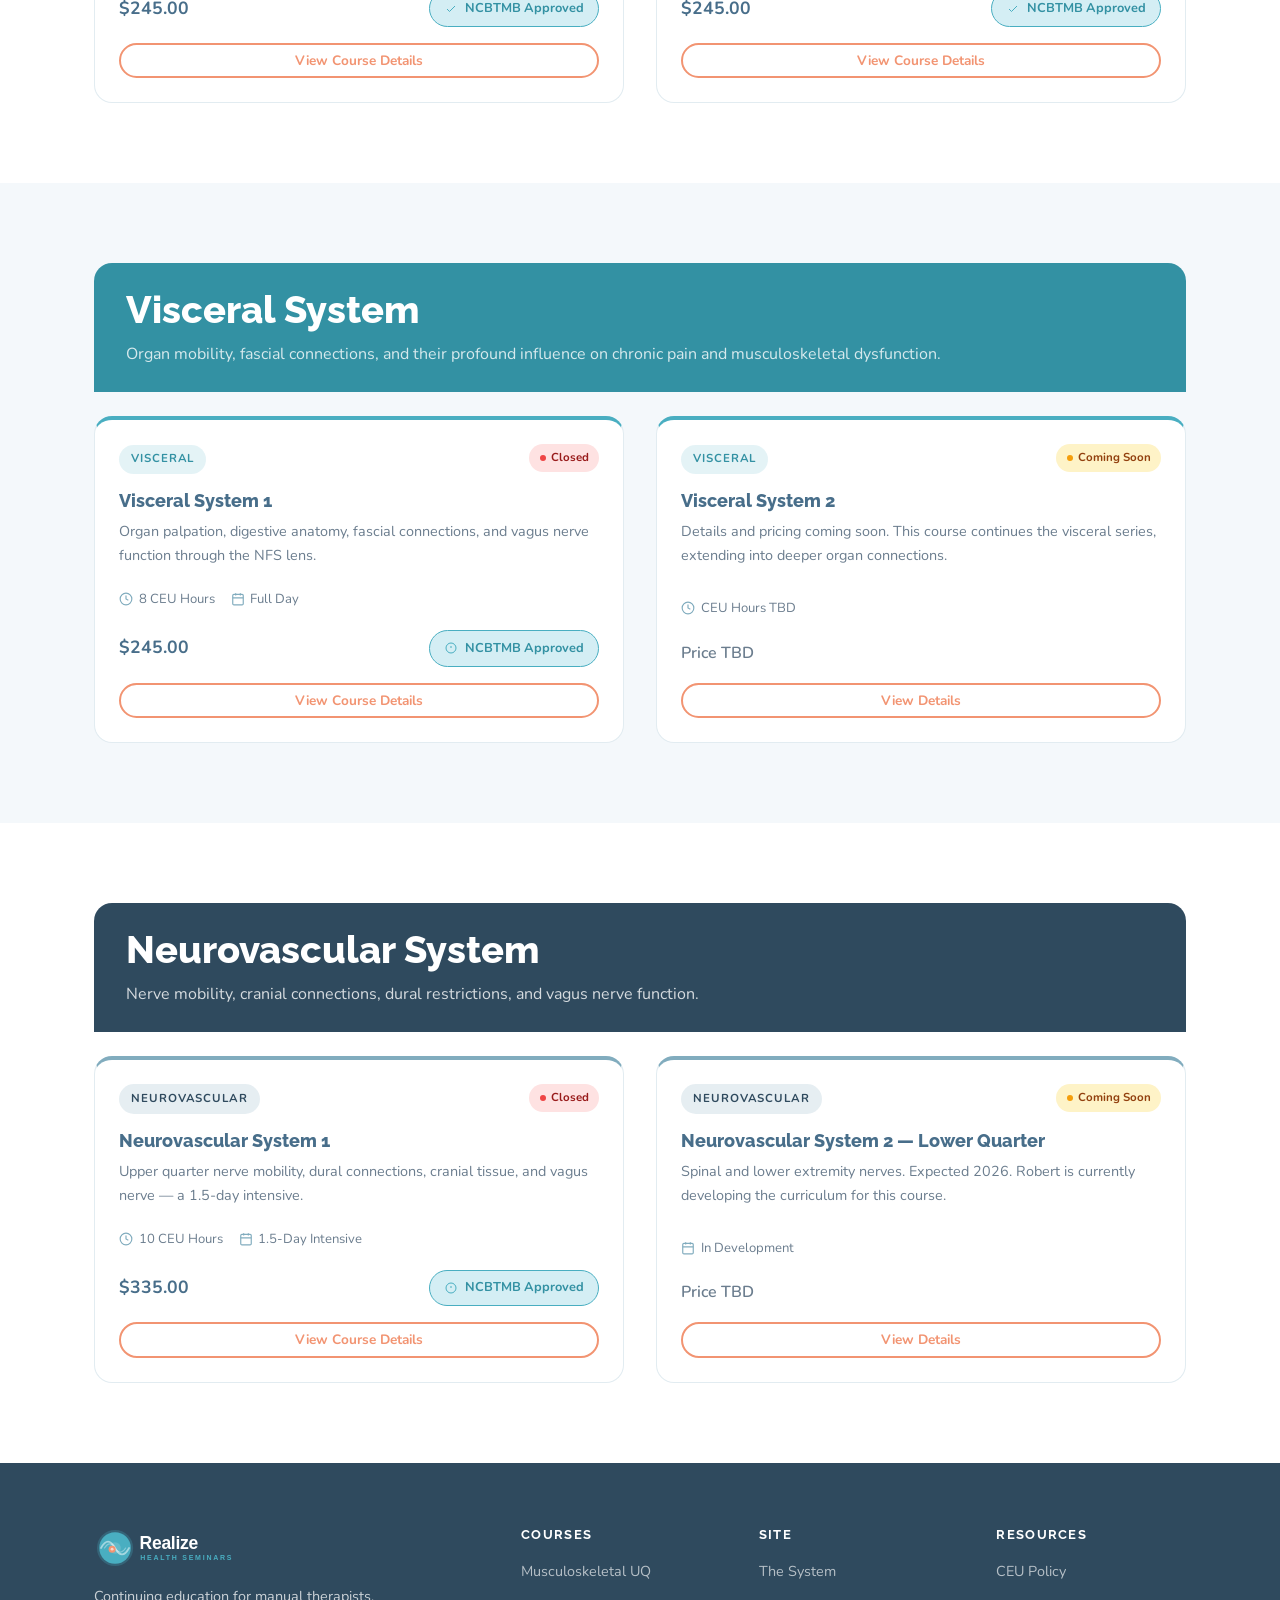
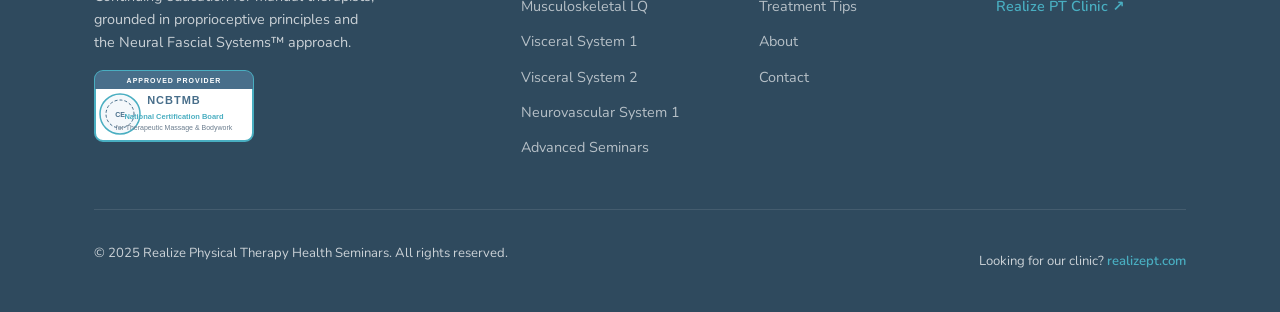
==== commit 22c60608: "Swap to one page-specific testimonial per subpage, no instructor name-drops Each of the 12 subpages " ====
--- a/courses/index.html
+++ b/courses/index.html
@@ -53,22 +53,15 @@
       <div class="testimonial-strip-inner">
         <div class="testimonial-strip-item">
           <div class="testimonial-strip-stars">&#9733;&#9733;&#9733;&#9733;&#9733;</div>
-          <p class="testimonial-strip-quote">&ldquo;Informative, fun, and engaging. He encouraged me to do things right and efficiently &mdash; I cannot recommend this enough.&rdquo;</p>
+          <p class="testimonial-strip-quote">&ldquo;Informative, fun, and engaging &mdash; I cannot recommend this enough!&rdquo;</p>
           <span class="testimonial-strip-name">&mdash; Sarah</span>
         </div>
-        <div class="testimonial-strip-item">
-          <div class="testimonial-strip-stars">&#9733;&#9733;&#9733;&#9733;&#9733;</div>
-          <p class="testimonial-strip-quote">&ldquo;This work is powerful for the client yet gentle on the therapist.&rdquo;</p>
-          <span class="testimonial-strip-name">&mdash; Joline</span>
-        </div>
-        <div class="testimonial-strip-item">
-          <div class="testimonial-strip-stars">&#9733;&#9733;&#9733;&#9733;&#9733;</div>
-          <p class="testimonial-strip-quote">&ldquo;His classes have inspired me to pursue education into more advanced levels of how our bodies function.&rdquo;</p>
-          <span class="testimonial-strip-name">&mdash; Maia</span>
-        </div>
-      </div>
-    </div>
-  </div>
+      </div>
+    </div>
+  </div>
+
+
+</div>
 
 
 <!-- Intro -->
--- a/assets/css/style.css
+++ b/assets/css/style.css
@@ -623,42 +623,41 @@
 /* ── Stars ── */
 .stars { color: var(--coral); font-size: .9rem; margin-bottom: .75rem; }
 
-/* ── Testimonial Strip (compact, below page-hero on subpages) ── */
+/* ── Testimonial Strip (single quote bar, below page-hero on subpages) ── */
 .testimonial-strip {
   background: var(--white);
   border-bottom: 1px solid var(--border);
-  padding: 1.75rem 0;
+  padding: 1.5rem 0;
 }
 .testimonial-strip-inner {
-  display: grid;
-  grid-template-columns: repeat(3, 1fr);
-  gap: 0;
+  display: flex;
+  justify-content: center;
 }
 .testimonial-strip-item {
   display: flex;
-  flex-direction: column;
-  gap: .3rem;
-  padding: 0 2rem;
-}
-.testimonial-strip-item:not(:last-child) {
-  border-right: 1px solid var(--border);
+  align-items: baseline;
+  gap: .75rem;
+  max-width: 680px;
+  flex-wrap: wrap;
 }
 .testimonial-strip-stars {
   color: var(--coral);
   font-size: .78rem;
-  letter-spacing: .08em;
+  letter-spacing: .06em;
+  flex-shrink: 0;
 }
 .testimonial-strip-quote {
-  font-size: .875rem;
-  color: var(--text);
+  font-size: .9rem;
+  color: var(--text-muted);
   font-style: italic;
-  line-height: 1.55;
+  line-height: 1.5;
   margin: 0;
 }
 .testimonial-strip-name {
-  font-size: .78rem;
+  font-size: .8rem;
   font-weight: 700;
   color: var(--text-muted);
+  white-space: nowrap;
 }
 
 /* ── News / Announcement ── */
@@ -1507,8 +1506,6 @@
   .grid-3           { grid-template-columns: 1fr; }
   .system-diagram   { grid-template-columns: 1fr; }
   .testimonial-grid { grid-template-columns: 1fr; }
-  .testimonial-strip-inner { grid-template-columns: 1fr; }
-  .testimonial-strip-item:not(:last-child) { border-right: none; border-bottom: 1px solid var(--border); padding-bottom: 1.25rem; margin-bottom: .25rem; }
   .footer-grid      { grid-template-columns: 1fr; gap: 2rem; }
   .footer-bottom    { flex-direction: column; text-align: center; }
   .hero { padding: 4rem 0 3.5rem; }
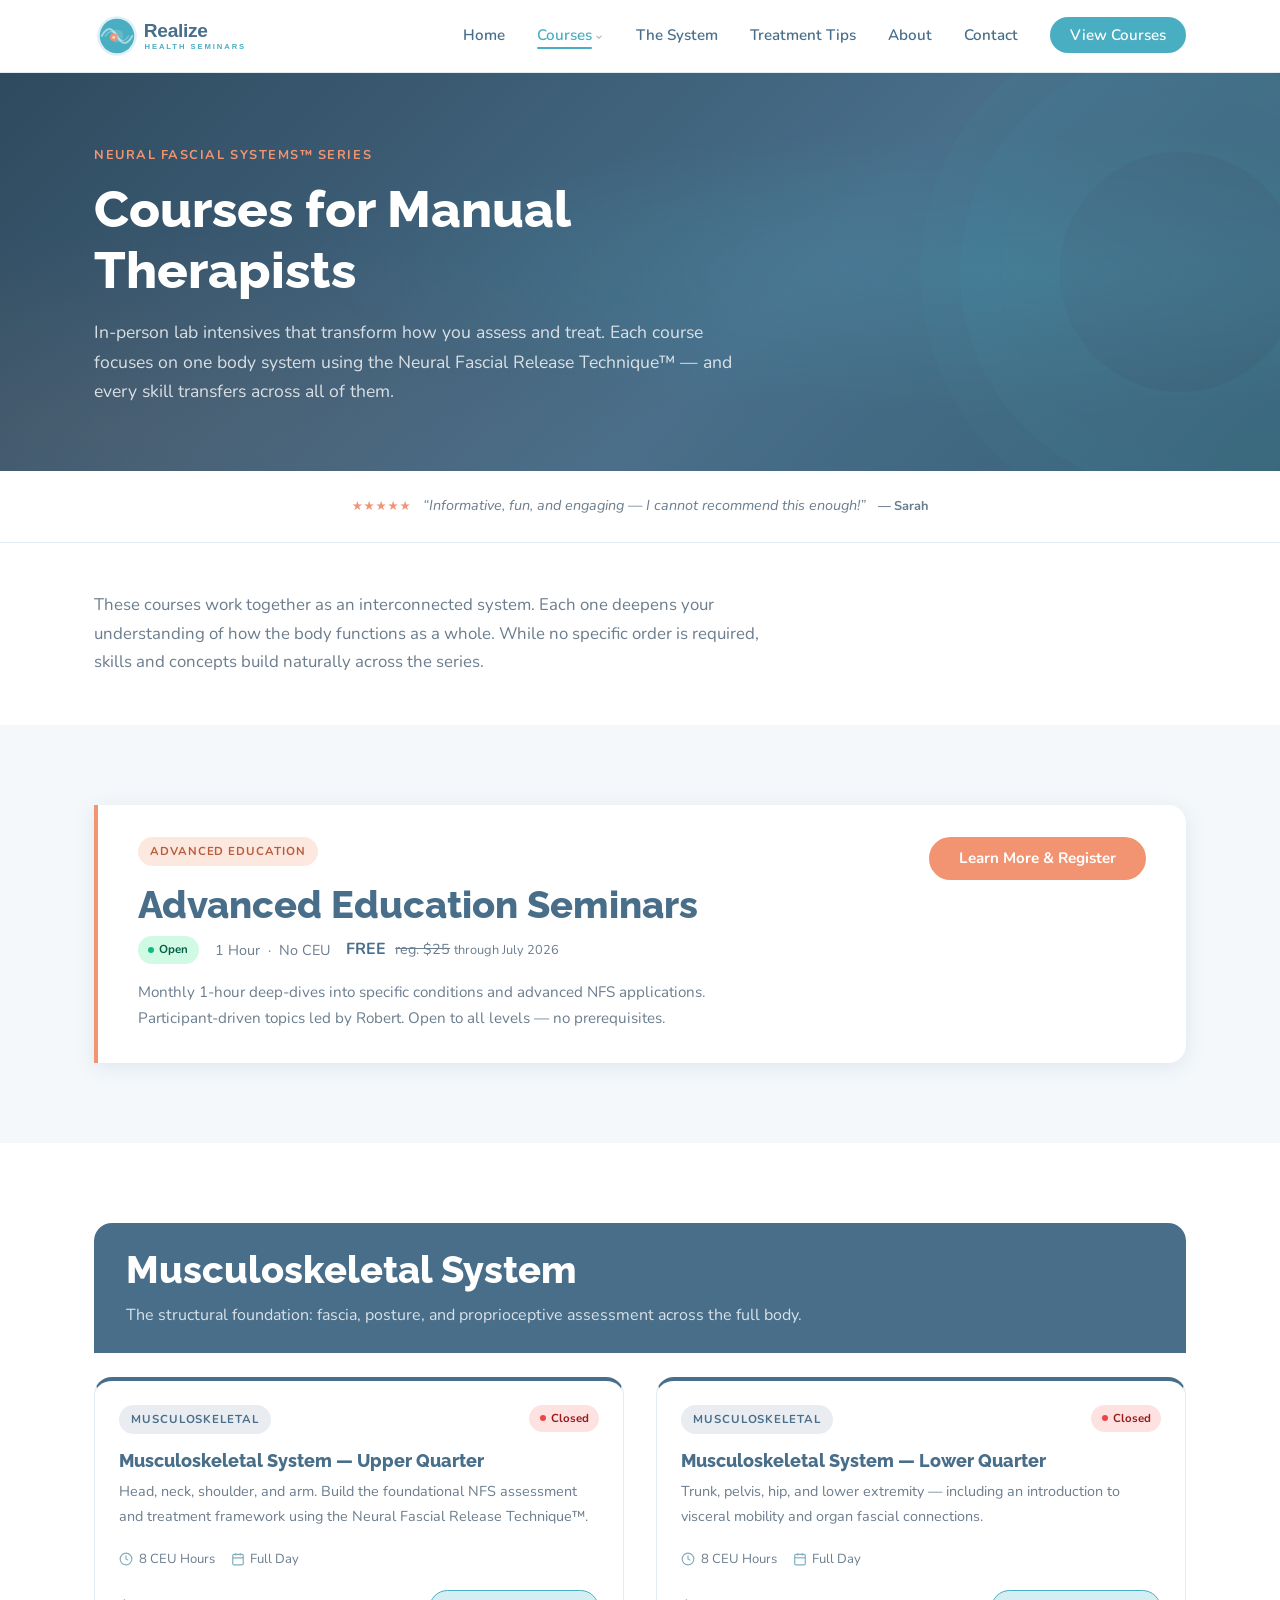
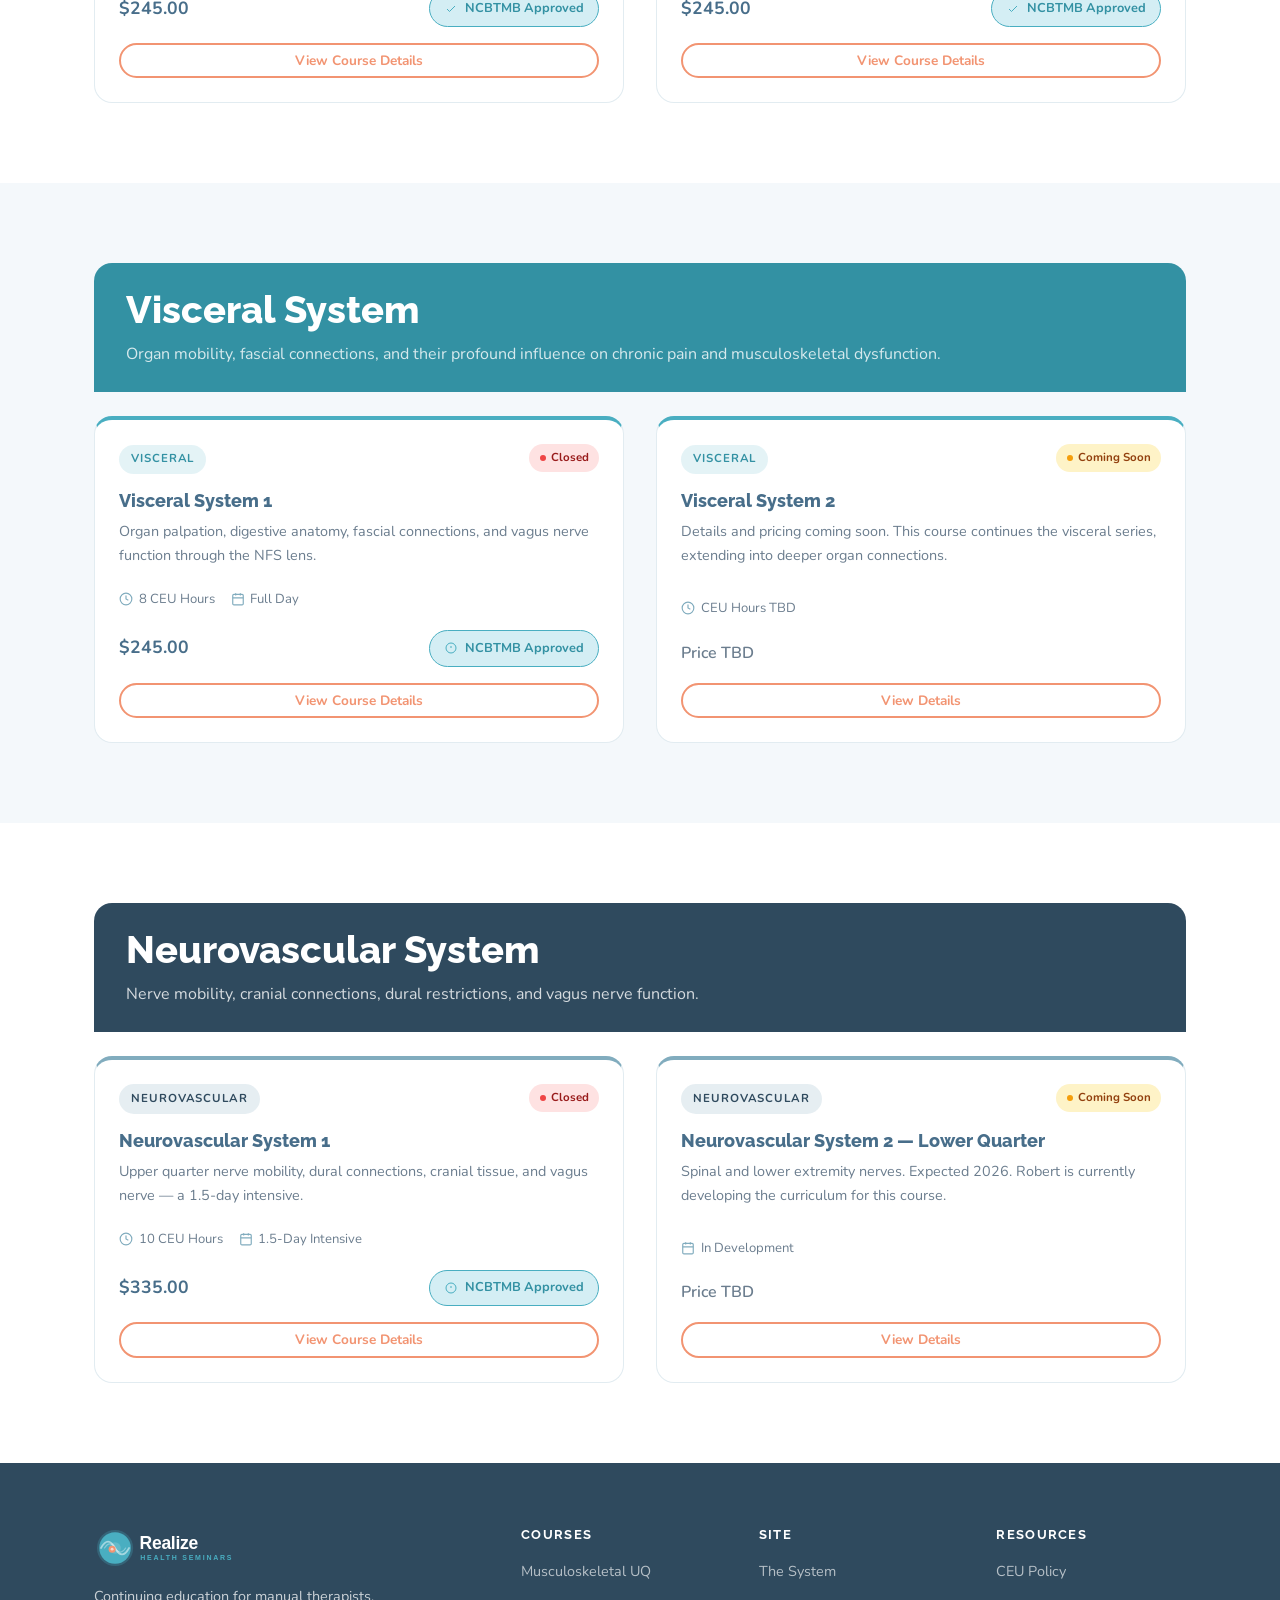
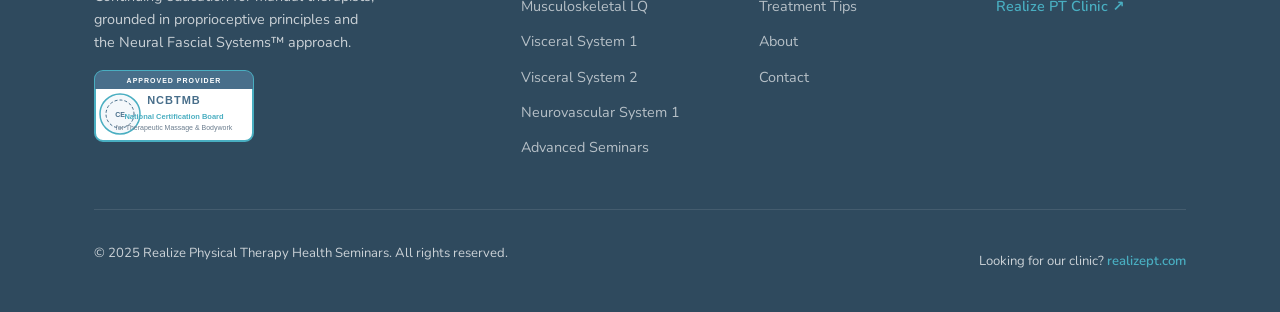
==== commit 5868229e: "Add Courses dropdown nav; swap LQ/Visceral testimonials; fix stray divs - Courses nav item on every " ====
--- a/courses/index.html
+++ b/courses/index.html
@@ -22,7 +22,17 @@
       <a href="../" class="nav-logo"><img src="../assets/images/logo.svg" alt="Realize Health Seminars" height="46"></a>
       <ul class="nav-links">
   <li><a href="../">Home</a></li>
-        <li><a href="./" class="active">Courses</a></li>
+        <li class="nav-has-dropdown">
+          <a href="./">Courses</a><button class="dropdown-toggle" aria-expanded="false" aria-label="Toggle course submenu"><svg width="10" height="10" viewBox="0 0 24 24" fill="none" stroke="currentColor" stroke-width="2.5" aria-hidden="true"><polyline points="6 9 12 15 18 9"/></svg></button>
+          <ul class="nav-dropdown">
+            <li><a href="musculoskeletal-upper-quarter.html">Musculoskeletal UQ</a></li>
+            <li><a href="musculoskeletal-lower-quarter.html">Musculoskeletal LQ</a></li>
+            <li><a href="visceral-system-1.html">Visceral System 1</a></li>
+            <li><a href="visceral-system-2.html">Visceral System 2</a></li>
+            <li><a href="neurovascular-system-1.html">Neurovascular System 1</a></li>
+            <li><a href="advanced-seminars.html">Advanced Seminars</a></li>
+          </ul>
+        </li>
         <li><a href="../the-system.html">The System</a></li>
         <li><a href="../treatment-tips/">Treatment Tips</a></li>
         <li><a href="../about.html">About</a></li>
@@ -59,10 +69,6 @@
       </div>
     </div>
   </div>
-
-
-</div>
-
 
 <!-- Intro -->
 <section class="section-sm">
--- a/assets/css/style.css
+++ b/assets/css/style.css
@@ -173,15 +173,62 @@
   color: var(--white) !important;
   transform: translateY(-1px);
 }
-.nav-toggle {
-  display: none;
+.nav-toggle { display: none; background: none; border: none; cursor: pointer; padding: .5rem; color: var(--navy); }
+.nav-toggle svg { display: block; }
+
+/* ── Course Dropdown ── */
+.nav-has-dropdown { position: relative; }
+.dropdown-toggle {
   background: none;
   border: none;
+  padding: 0 0 0 2px;
   cursor: pointer;
-  padding: .5rem;
   color: var(--navy);
-}
-.nav-toggle svg { display: block; }
+  vertical-align: middle;
+  line-height: 0;
+  opacity: .55;
+  transition: opacity .15s;
+}
+.dropdown-toggle:hover { opacity: 1; }
+.dropdown-toggle svg { transition: transform .2s ease; display: inline-block; }
+.nav-has-dropdown:hover .dropdown-toggle svg,
+.dropdown-toggle[aria-expanded="true"] svg { transform: rotate(180deg); }
+
+.nav-dropdown {
+  list-style: none;
+  margin: 0;
+  padding: .4rem 0;
+  position: absolute;
+  top: calc(100% + 10px);
+  left: -1rem;
+  min-width: 256px;
+  background: var(--white);
+  border: 1px solid var(--border);
+  border-radius: var(--radius);
+  box-shadow: 0 8px 32px rgba(72, 110, 138, .15);
+  z-index: 200;
+  opacity: 0;
+  visibility: hidden;
+  transform: translateY(-6px);
+  transition: opacity .18s ease, transform .18s ease, visibility .18s;
+}
+.nav-has-dropdown:hover .nav-dropdown,
+.nav-dropdown.open {
+  opacity: 1;
+  visibility: visible;
+  transform: translateY(0);
+}
+.nav-dropdown li { padding: 0; list-style: none; }
+.nav-dropdown a {
+  display: block;
+  padding: .55rem 1.25rem;
+  font-size: .85rem;
+  font-weight: 500;
+  color: var(--navy);
+  transition: background .13s, color .13s;
+}
+.nav-dropdown a:hover,
+.nav-dropdown a.active { background: var(--teal-light); color: var(--teal-dark); }
 
 /* ── Buttons ── */
 .btn {
@@ -1490,6 +1537,25 @@
     border-bottom: none !important;
   }
 
+  /* Dropdown — mobile inline */
+  .nav-has-dropdown { display: flex; flex-wrap: wrap; align-items: center; border-bottom: 1px solid var(--border); }
+  .nav-has-dropdown > a { flex: 1; padding: .9rem 0; border-bottom: none !important; font-size: 1rem; }
+  .dropdown-toggle { padding: .9rem .25rem; opacity: .65; }
+  .nav-dropdown {
+    position: static;
+    opacity: 1; visibility: visible; transform: none;
+    box-shadow: none; border: none; border-radius: 0;
+    background: transparent;
+    flex: 0 0 100%;
+    padding: 0 0 .25rem 1rem;
+    display: none;
+    transition: none;
+  }
+  .nav-dropdown.open { display: block; }
+  .nav-dropdown a { padding: .6rem 0; font-size: .9rem; border-bottom: 1px solid var(--border); color: var(--text-muted); }
+  .nav-dropdown a:hover { background: none; color: var(--teal); }
+  .nav-dropdown li:last-child a { border-bottom: none; }
+
   /* Hamburger → X animation */
   .nav-toggle svg line {
     transform-origin: center;
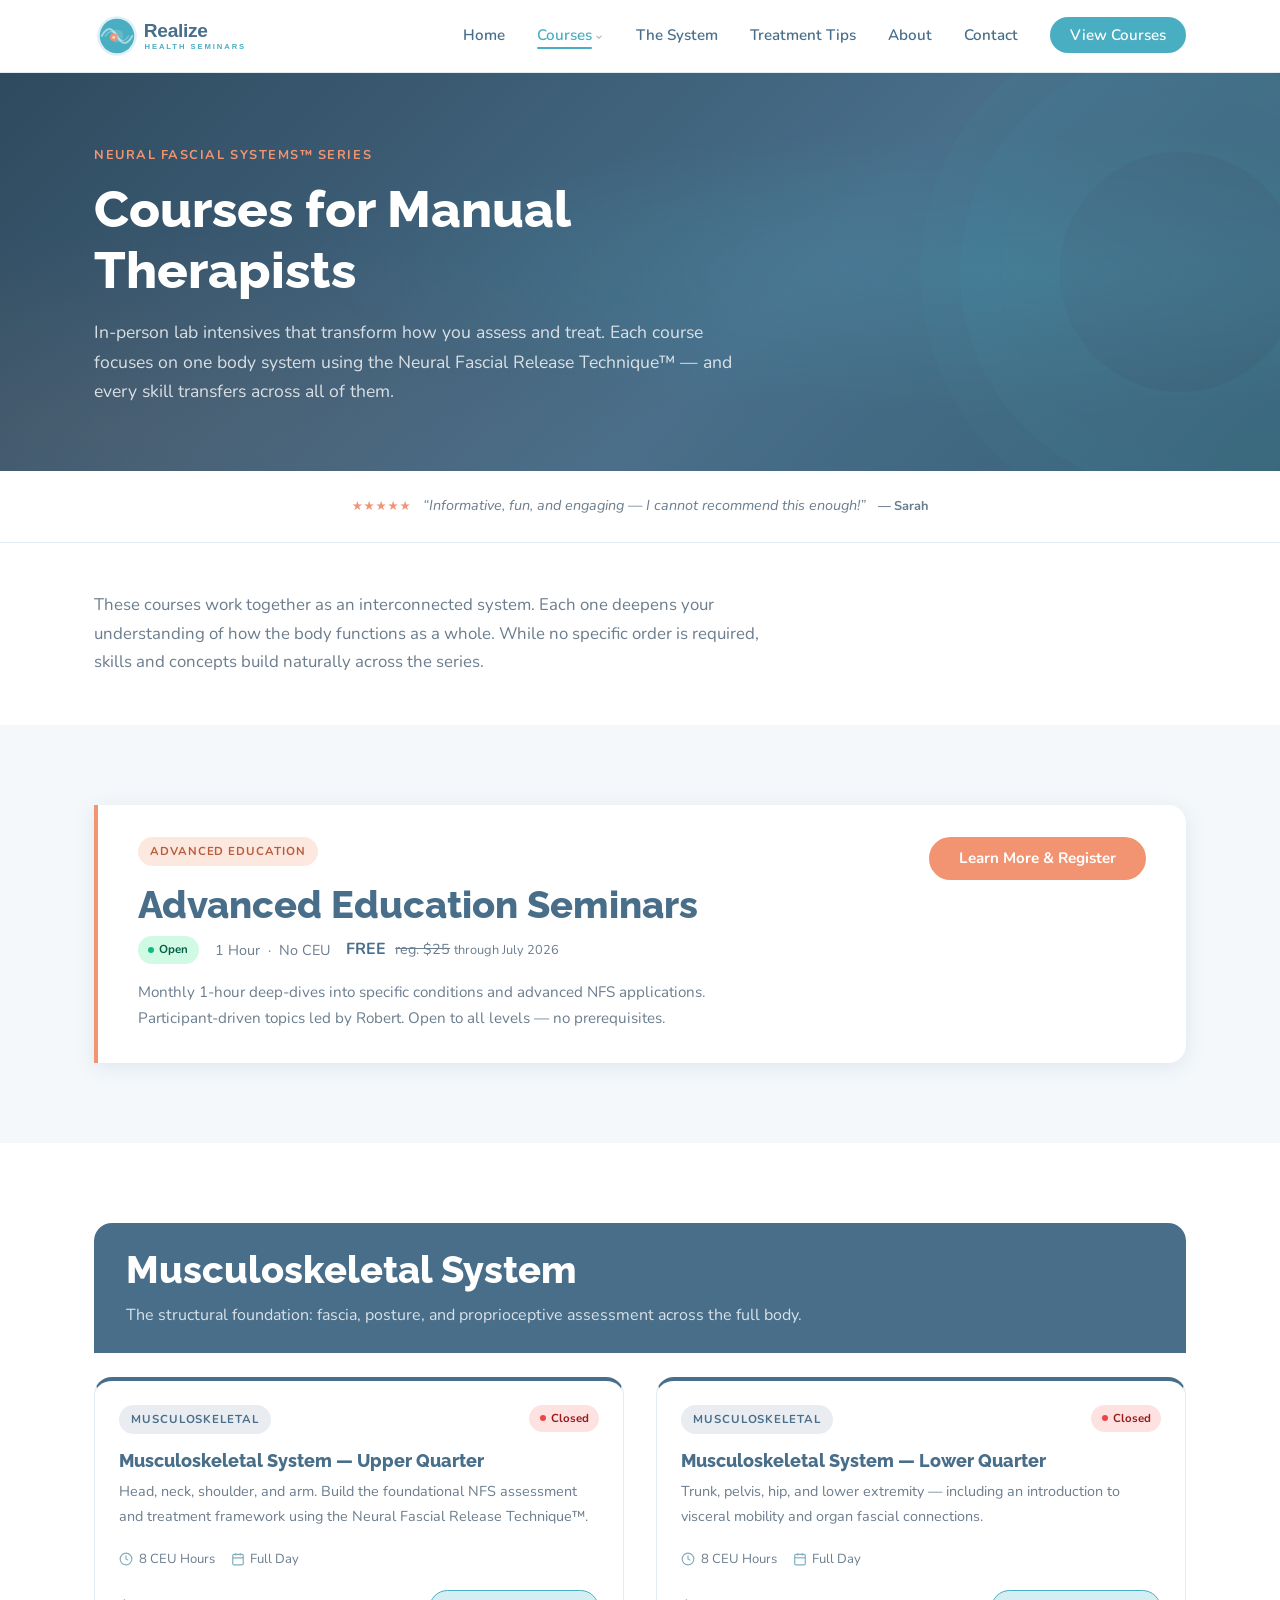
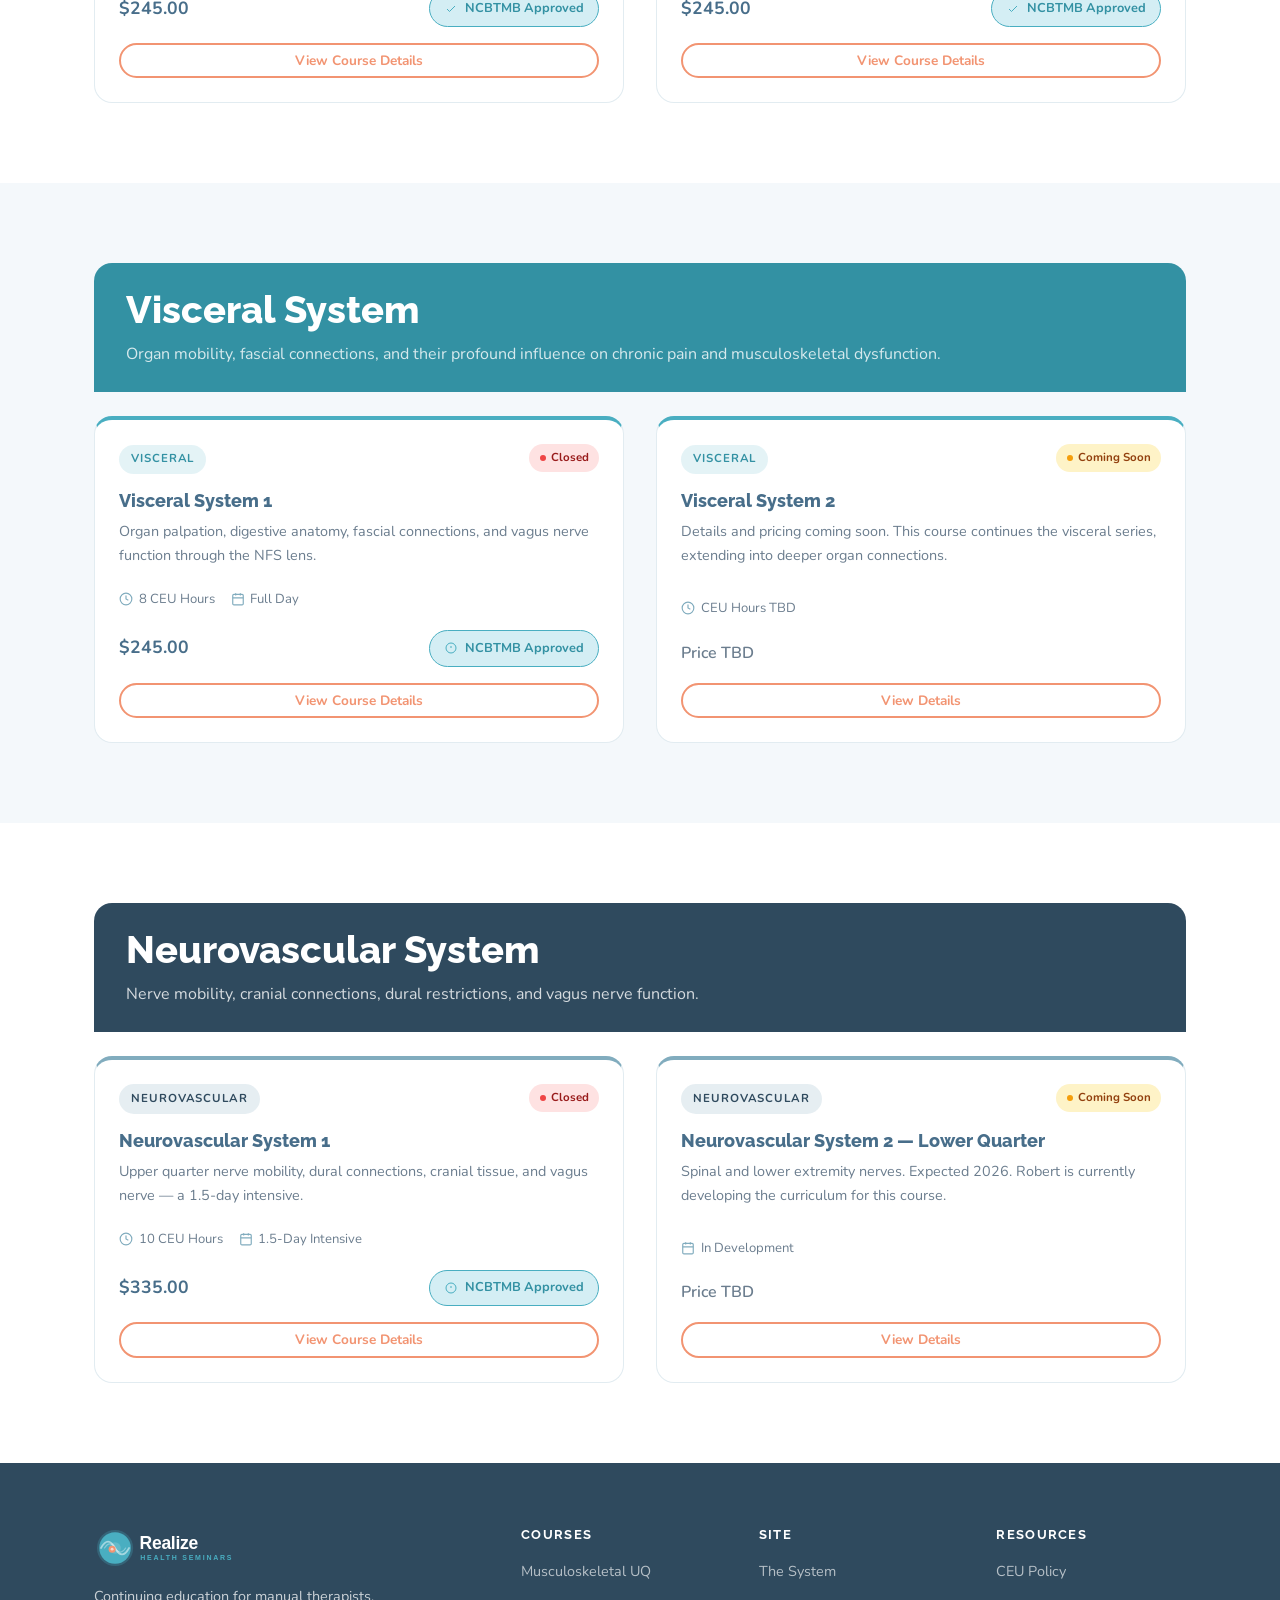
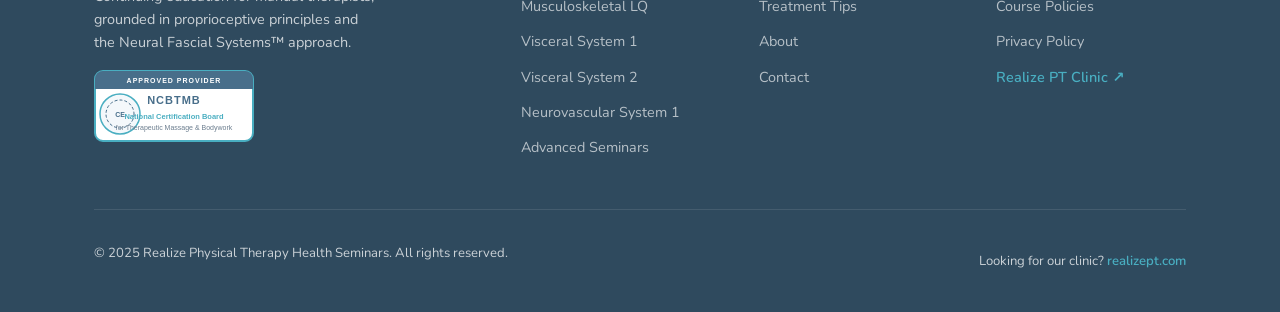
==== commit 56fd5d2d: "Favicon, course prerequisites/audience, policies & privacy pages Favicon: updated to match logo icon" ====
--- a/courses/index.html
+++ b/courses/index.html
@@ -335,6 +335,8 @@
         <h5>Resources</h5>
         <ul>
           <li><a href="../contact.html#ceu-policy">CEU Policy</a></li>
+          <li><a href="../policies.html">Course Policies</a></li>
+          <li><a href="../privacy.html">Privacy Policy</a></li>
           <li><a href="https://realizept.com" target="_blank" rel="noopener" class="footer-clinic-link">Realize PT Clinic &#8599;</a></li>
         </ul>
       </div>
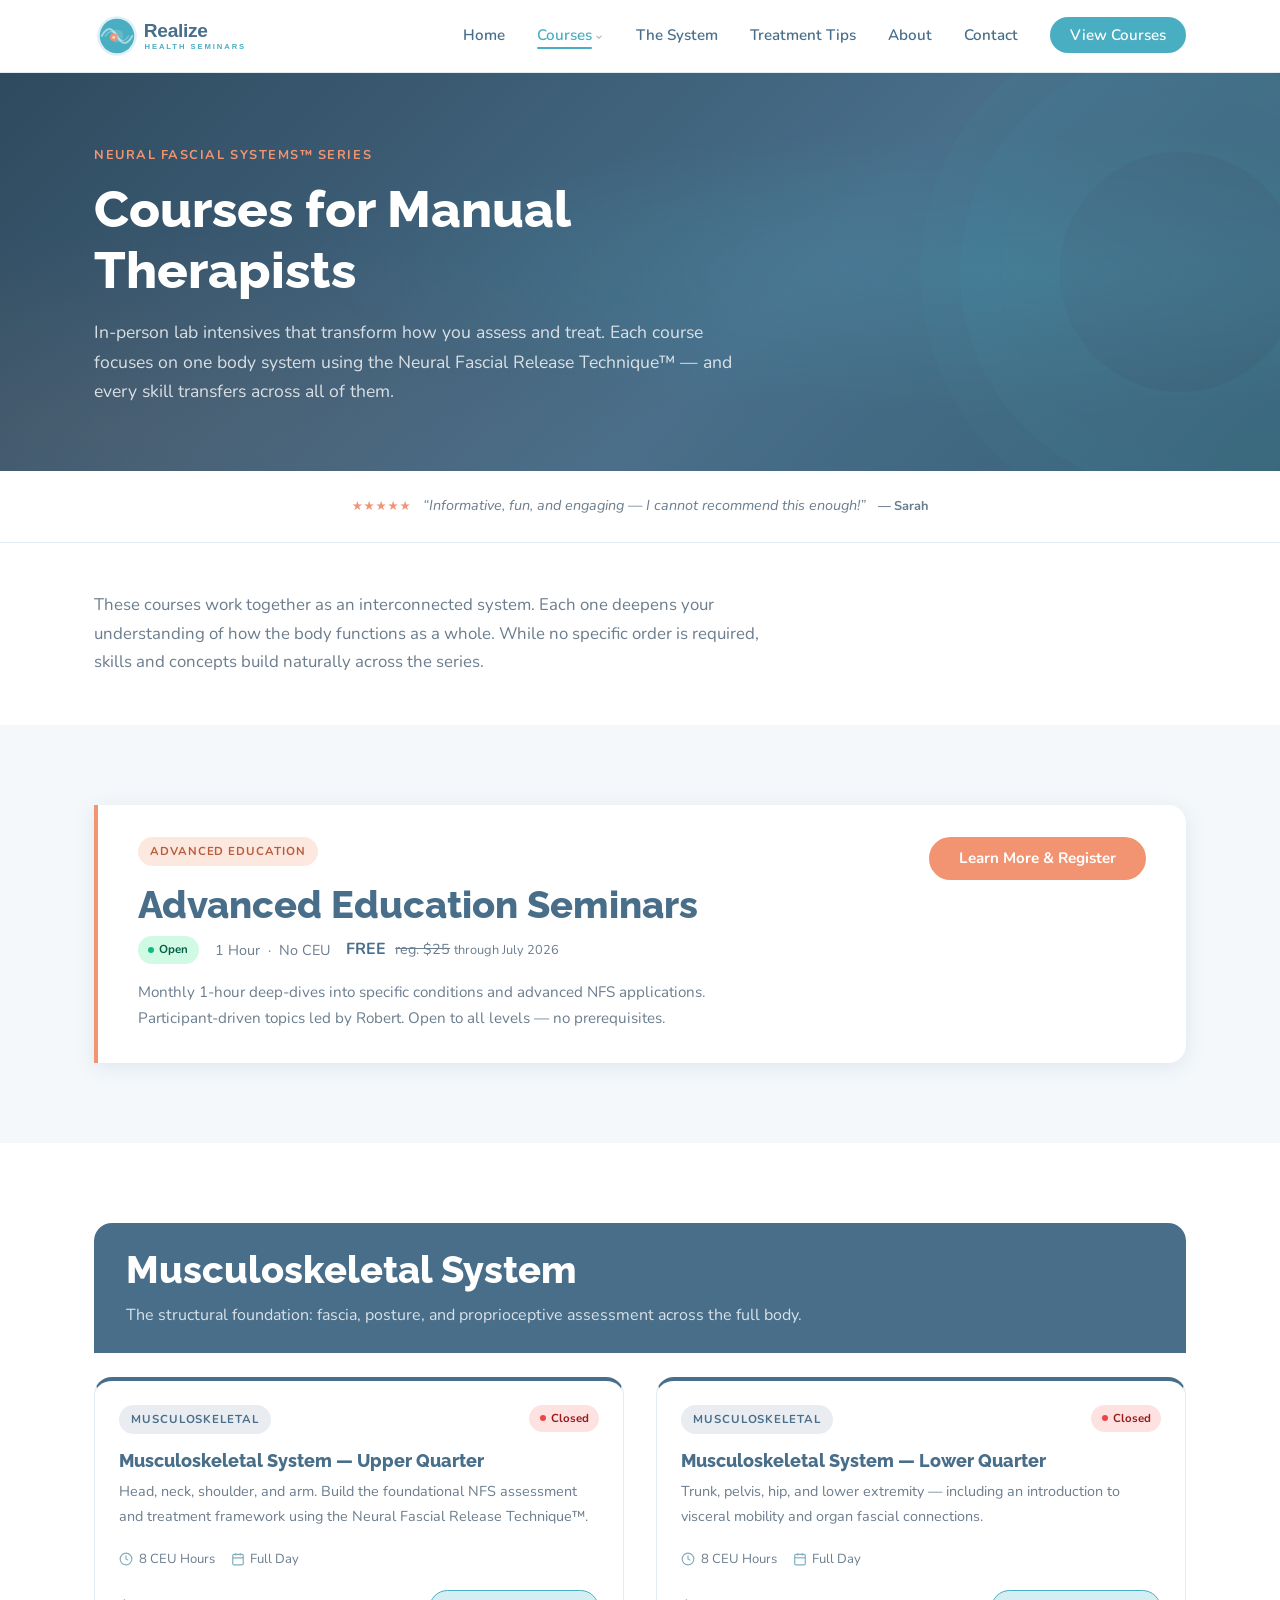
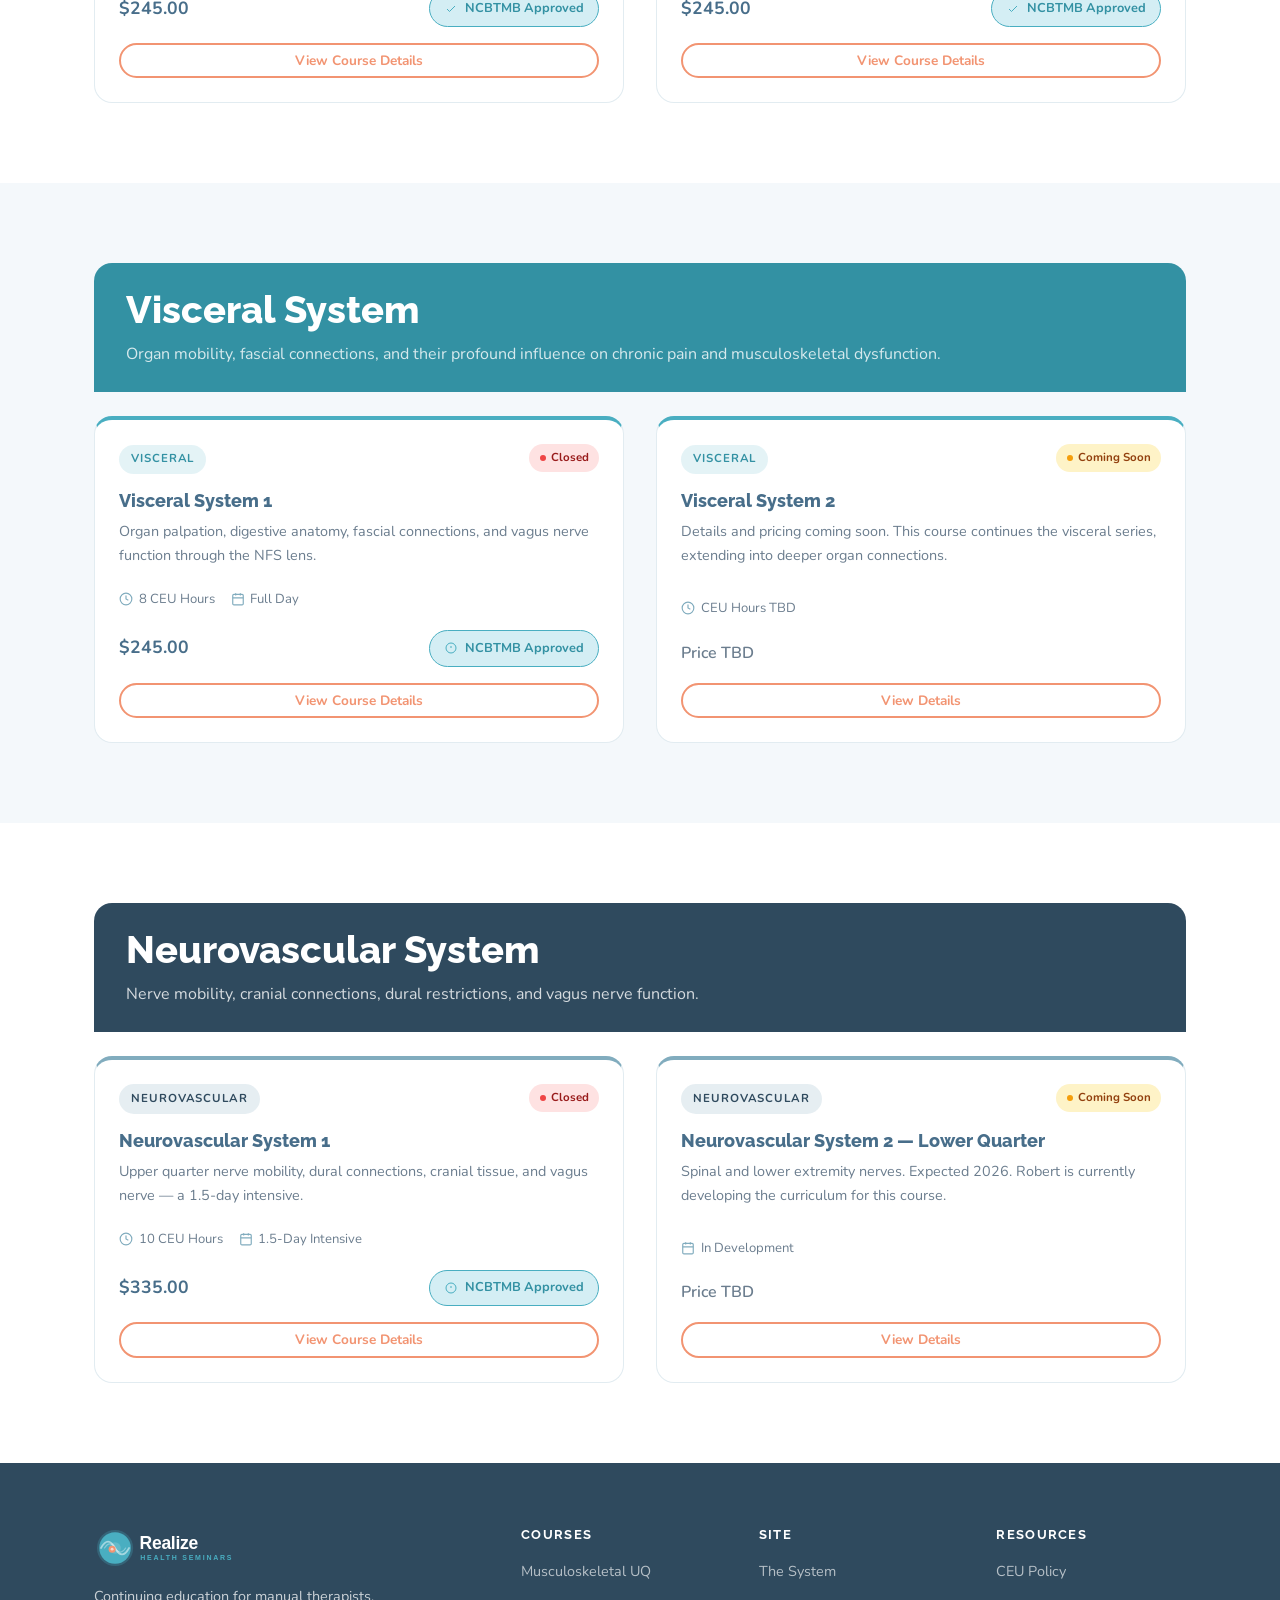
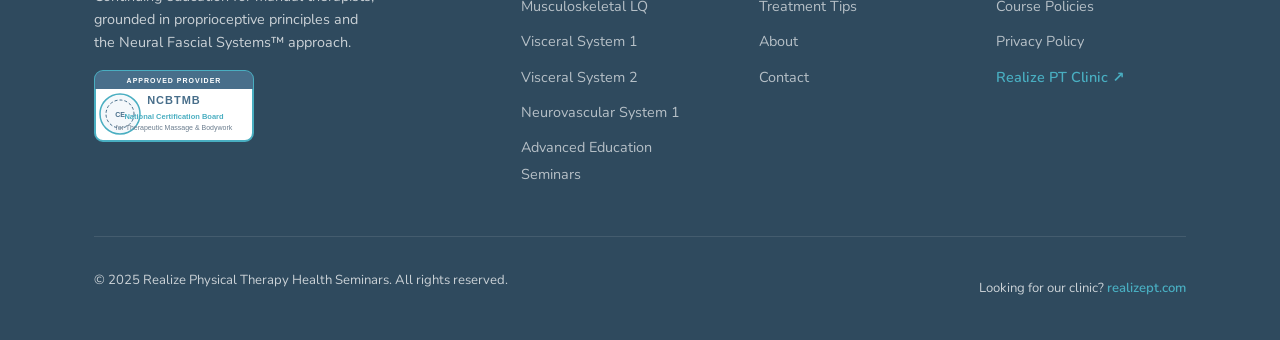
==== commit d6e0922b: "Rename 'Advanced Seminars' to 'Advanced Education Seminars' across all pages Updates nav dropdown la" ====
--- a/courses/index.html
+++ b/courses/index.html
@@ -30,7 +30,7 @@
             <li><a href="visceral-system-1.html">Visceral System 1</a></li>
             <li><a href="visceral-system-2.html">Visceral System 2</a></li>
             <li><a href="neurovascular-system-1.html">Neurovascular System 1</a></li>
-            <li><a href="advanced-seminars.html">Advanced Seminars</a></li>
+            <li><a href="advanced-seminars.html">Advanced Education Seminars</a></li>
           </ul>
         </li>
         <li><a href="../the-system.html">The System</a></li>
@@ -319,7 +319,7 @@
           <li><a href="visceral-system-1.html">Visceral System 1</a></li>
           <li><a href="visceral-system-2.html">Visceral System 2</a></li>
           <li><a href="neurovascular-system-1.html">Neurovascular System 1</a></li>
-          <li><a href="advanced-seminars.html">Advanced Seminars</a></li>
+          <li><a href="advanced-seminars.html">Advanced Education Seminars</a></li>
         </ul>
       </div>
       <div class="footer-col">
